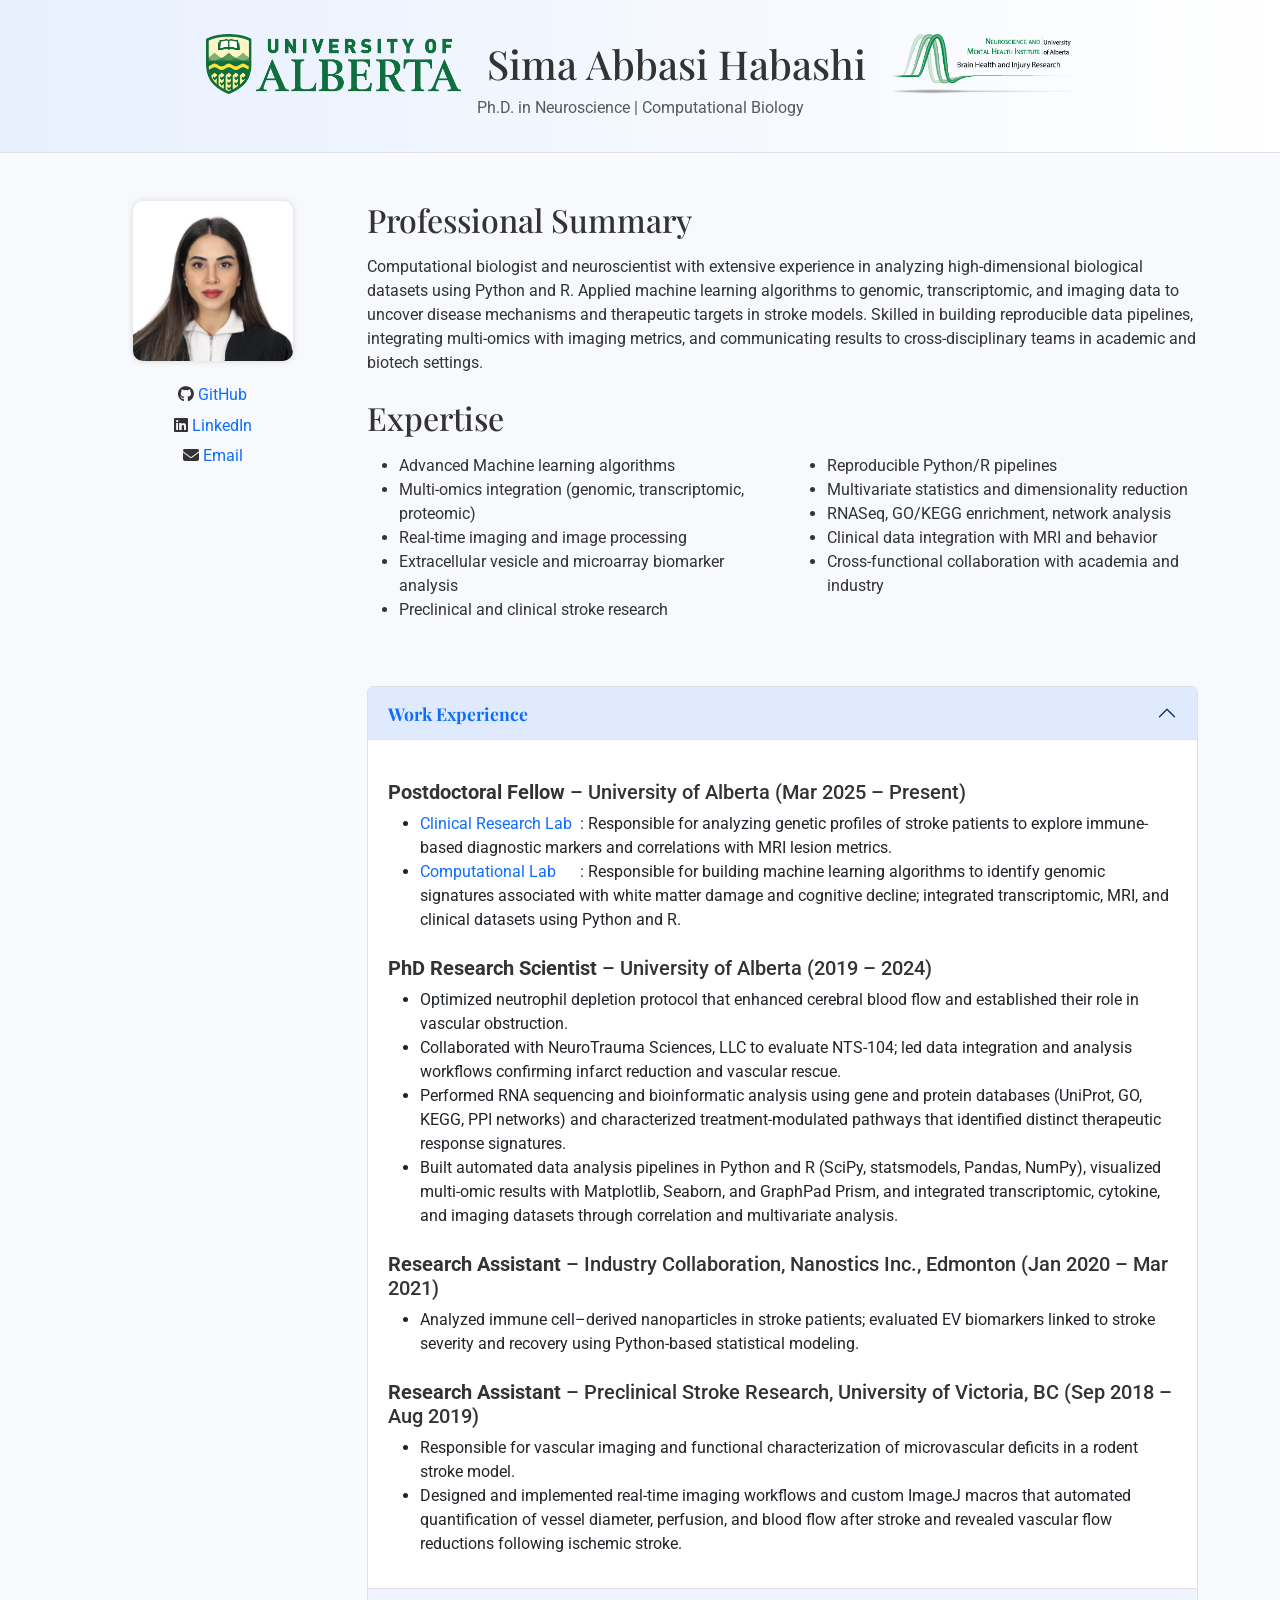
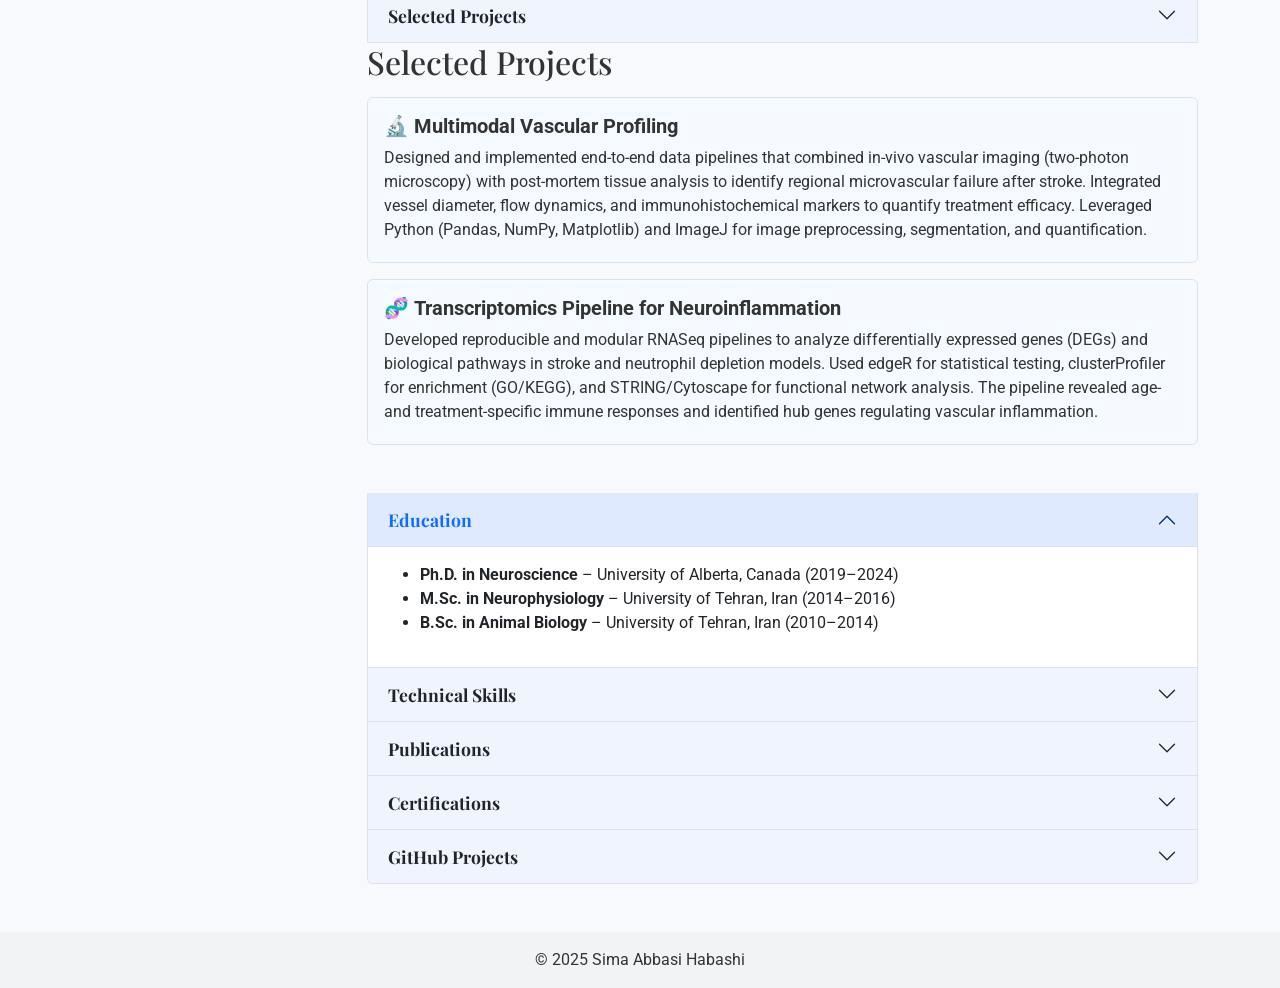
==== index.html @ b62ec8d9 "Update to modern Bootstrap layout" ====
<!doctype html>
<html lang="en">
<head>
  <meta charset="utf-8">
  <title>Sima Abbasi Habashi – CV</title>
  <meta name="viewport" content="width=device-width, initial-scale=1">

  <!-- Bootstrap CSS -->
  <link href="https://cdn.jsdelivr.net/npm/bootstrap@5.3.0/dist/css/bootstrap.min.css" rel="stylesheet">

  <!-- Google Fonts -->
  <link href="https://fonts.googleapis.com/css2?family=Roboto:wght@300;400;700&family=Playfair+Display:wght@400;700&display=swap" rel="stylesheet">

  <!-- Font Awesome -->
  <link rel="stylesheet" href="https://cdnjs.cloudflare.com/ajax/libs/font-awesome/6.5.0/css/all.min.css">

  <style>
    body {
      font-family: 'Roboto', sans-serif;
      background: #f7f9fc;
      color: #333;
    }
    h1, h2 {
      font-family: 'Playfair Display', serif;
    }
    .masthead {
      background: linear-gradient(90deg, #e8f0fe 0%, #ffffff 100%);
      padding: 2rem 0;
      text-align: center;
      border-bottom: 1px solid #dee2e6;
    }
    .masthead img {
      height: 60px;
      margin: 0 10px;
    }
    .sidebar img {
      width: 100%;
      max-width: 160px;
      border-radius: 10px;
      box-shadow: 0 0 6px rgba(0,0,0,0.15);
    }
    .sidebar .list-unstyled li {
      margin: 0.4rem 0;
    }
    footer {
      background: #f1f3f5;
      text-align: center;
      padding: 1rem;
      margin-top: 3rem;
    }
    .accordion-button {
      font-weight: bold;
      font-size: 1.1rem;
      background: #f0f4ff;
    }
    .accordion-button:not(.collapsed) {
      color: #0d6efd;
      background: #e0eaff;
    }
    a {
      color: #0d6efd;
      text-decoration: none;
    }
    a:hover {
      text-decoration: underline;
    }
    .highlight {
      font-weight: bold;
    }
    .sub-role {
        color: #0d6efd; /* Bootstrap primary blue */
        display: inline-block;
        min-width: 160px;
    }
    .accordion-body h5 {
        margin-top: 1.5rem;
        margin-bottom: 0.5rem;
        color: #333;
    }

  </style>
</head>
<body>
  <!-- Header -->
  <header class="masthead">
    <div class="container d-flex justify-content-center align-items-center flex-wrap">
      <a href="https://www.ualberta.ca"><img src="images/UofA.png" alt="University of Alberta"></a>
      <h1 class="mx-3 my-2">Sima Abbasi Habashi</h1>
      <a href="https://www.ualberta.ca/neuroscience-and-mental-health-institute"><img src="images/cropped_image_transparent_background.png" alt="NMHI"></a>
    </div>
    <p class="text-muted mb-0">Ph.D. in Neuroscience | Computational Biology</p>
  </header>

  <div class="container my-5">
    <div class="row g-4">
      <!-- Sidebar -->
      <aside class="col-md-3 text-center sidebar">
        <img src="images/Photo.jpeg" alt="Sima Abbasi" class="mb-3">
        <ul class="list-unstyled">
          <li><i class="fab fa-github me-1"></i><a href="https://github.com/sabbasii" target="_blank">GitHub</a></li>
          <li><i class="fab fa-linkedin me-1"></i><a href="https://linkedin.com/in/simaabbasi" target="_blank">LinkedIn</a></li>
          <li><i class="fas fa-envelope me-1"></i><a href="mailto:siimaabbasii@gmail.com" target="_blank">Email</a></li>
        </ul>
      </aside>


      <!-- Main Content -->
      <main class="col-md-9">
        <!-- Professional Summary -->
        <div class="mb-4">
          <h2 class="mb-3">Professional Summary</h2>
          <p>
            Computational biologist and neuroscientist with extensive experience in analyzing high-dimensional biological datasets using Python and R. Applied machine learning algorithms to genomic, transcriptomic, and imaging data to uncover disease mechanisms and therapeutic targets in stroke models. Skilled in building reproducible data pipelines, integrating multi-omics with imaging metrics, and communicating results to cross-disciplinary teams in academic and biotech settings.
          </p>
        </div>

        <div class="accordion" id="cvAccordion">

        <!-- Expertise -->
        <div class="mb-5">
          <h2 class="mb-3">Expertise</h2>
          <div class="row">
            <div class="col-md-6">
              <ul>
                <li>Advanced Machine learning algorithms</li>
                <li>Multi-omics integration (genomic, transcriptomic, proteomic)</li>
                <li>Real-time imaging and image processing</li>
                <li>Extracellular vesicle and microarray biomarker analysis</li>
                <li>Preclinical and clinical stroke research</li>
              </ul>
            </div>
            <div class="col-md-6">
              <ul>
                <li>Reproducible Python/R pipelines</li>
                <li>Multivariate statistics and dimensionality reduction</li>
                <li>RNASeq, GO/KEGG enrichment, network analysis</li>
                <li>Clinical data integration with MRI and behavior</li>
                <li>Cross-functional collaboration with academia and industry</li>
              </ul>
            </div>
          </div>
        </div>

        <div class="accordion" id="cvAccordion">
      

        <div class="accordion" id="cvAccordion">
          <!-- Work Experience -->
          <div class="accordion-item">
            <h2 class="accordion-header" id="expHeading">
              <button class="accordion-button" type="button" data-bs-toggle="collapse" data-bs-target="#expCollapse" aria-expanded="true" aria-controls="expCollapse">
                Work Experience
              </button>
            </h2>
            <div id="expCollapse" class="accordion-collapse collapse show" aria-labelledby="expHeading">
              <div class="accordion-body">
                <h5><strong>Postdoctoral Fellow</strong> – University of Alberta (Mar 2025 – Present)</h5> 
                <!-- <h5><i class="fas fa-flask text-secondary me-2"></i><strong>Postdoctoral Fellow</strong> – University of Alberta ...</h5>-->

                <ul>
                  <li><span class="sub-role">Clinical Research Lab</span>: Responsible for analyzing genetic profiles of stroke patients to explore immune-based diagnostic markers and correlations with MRI lesion metrics.</li>
                  <li><span class="sub-role">Computational Lab</span>: Responsible for building machine learning algorithms to identify genomic signatures associated with white matter damage and cognitive decline; integrated transcriptomic, MRI, and clinical datasets using Python and R.</li>
                </ul>
                <h5><strong>PhD Research Scientist</strong> – University of Alberta (2019 – 2024)</h5>
                <ul>
                  <li>Optimized neutrophil depletion protocol that enhanced cerebral blood flow and established their role in vascular obstruction.</li>
                  <li>Collaborated with NeuroTrauma Sciences, LLC to evaluate NTS-104; led data integration and analysis workflows confirming infarct reduction and vascular rescue.</li>
                  <li>Performed RNA sequencing and bioinformatic analysis using gene and protein databases (UniProt, GO, KEGG, PPI networks) and characterized treatment-modulated pathways that identified distinct therapeutic response signatures.</li>
                  <li>Built automated data analysis pipelines in Python and R (SciPy, statsmodels, Pandas, NumPy), visualized multi-omic results with Matplotlib, Seaborn, and GraphPad Prism, and integrated transcriptomic, cytokine, and imaging datasets through correlation and multivariate analysis.</li>
                </ul>
                <h5><strong>Research Assistant</strong> – Industry Collaboration, Nanostics Inc., Edmonton (Jan 2020 – Mar 2021)</h5>
                <ul>
                  <li>Analyzed immune cell–derived nanoparticles in stroke patients; evaluated EV biomarkers linked to stroke severity and recovery using Python-based statistical modeling.</li>
                </ul>
                <h5><strong>Research Assistant</strong> – Preclinical Stroke Research, University of Victoria, BC (Sep 2018 – Aug 2019)</h5>
                <ul>
                  <li>Responsible for vascular imaging and functional characterization of microvascular deficits in a rodent stroke model.</li>
                  <li>Designed and implemented real-time imaging workflows and custom ImageJ macros that automated quantification of vessel diameter, perfusion, and blood flow after stroke and revealed vascular flow reductions following ischemic stroke.</li>
                </ul>
              </div>
            </div>
          </div>

          <!-- Projects -->
          <div class="accordion-item">
            <h2 class="accordion-header" id="projHeading">
              <button class="accordion-button collapsed" type="button" data-bs-toggle="collapse" data-bs-target="#projCollapse" aria-expanded="false" aria-controls="projCollapse">
                Selected Projects
              </button>
            </h2>
            <div id="projCollapse" class="accordion-collapse collapse" aria-labelledby="projHeading">
              <div class="accordion-body">
                <ul>
                  <li><strong>Multimodal Vascular Profiling:</strong> Designed data pipelines to merge in-vivo imaging with post-mortem tissue features to understand microvascular failure and treatment effects.</li>
                  <li><span class="sub-role">Multimodal Vascular Profiling:</span> Designed data pipelines to merge in-vivo imaging with post-mortem tissue features to understand microvascular failure and treatment effects.</li>
                  <li><strong>Transcriptomics Pipeline:</strong> Built reproducible RNASeq workflows for DEG, enrichment (GO/KEGG), and gene set clustering using edgeR, clusterProfiler, and STRING/Cytoscape.</li>
                </ul>
              </div>
            </div>
          </div>
          
          <!-- Projects -->
            <div class="mb-5">
            <h2 class="mb-3">Selected Projects</h2>
            <div class="p-3 mb-3 border rounded" style="background-color: #f4faff;">
                <h5 class="mb-2">🔬 <strong>Multimodal Vascular Profiling</strong></h5>
                <p class="mb-1">
                Designed and implemented end-to-end data pipelines that combined in-vivo vascular imaging (two-photon microscopy) with post-mortem tissue analysis to identify regional microvascular failure after stroke. Integrated vessel diameter, flow dynamics, and immunohistochemical markers to quantify treatment efficacy. Leveraged Python (Pandas, NumPy, Matplotlib) and ImageJ for image preprocessing, segmentation, and quantification.
                </p>
            </div>
            <div class="p-3 mb-3 border rounded" style="background-color: #f4faff;">
                <h5 class="mb-2">🧬 <strong>Transcriptomics Pipeline for Neuroinflammation</strong></h5>
                <p class="mb-1">
                Developed reproducible and modular RNASeq pipelines to analyze differentially expressed genes (DEGs) and biological pathways in stroke and neutrophil depletion models. Used edgeR for statistical testing, clusterProfiler for enrichment (GO/KEGG), and STRING/Cytoscape for functional network analysis. The pipeline revealed age- and treatment-specific immune responses and identified hub genes regulating vascular inflammation.
                </p>
            </div>
            </div>




          <!-- Education -->
          <div class="accordion-item">
            <h2 class="accordion-header" id="eduHeading">
              <button class="accordion-button" type="button" data-bs-toggle="collapse" data-bs-target="#eduCollapse" aria-expanded="true" aria-controls="eduCollapse">
                Education
              </button>
            </h2>
            <div id="eduCollapse" class="accordion-collapse collapse show" aria-labelledby="eduHeading">
              <div class="accordion-body">
                <ul>
                  <li><strong>Ph.D. in Neuroscience</strong> – University of Alberta, Canada (2019–2024)</li>
                  <li><strong>M.Sc. in Neurophysiology</strong> – University of Tehran, Iran (2014–2016)</li>
                  <li><strong>B.Sc. in Animal Biology</strong> – University of Tehran, Iran (2010–2014)</li>
                </ul>
              </div>
            </div>
          </div>


          <!-- Skills -->
          <div class="accordion-item">
            <h2 class="accordion-header" id="skillsHeading">
              <button class="accordion-button collapsed" type="button" data-bs-toggle="collapse" data-bs-target="#skillsCollapse" aria-expanded="false" aria-controls="skillsCollapse">
                Technical Skills
              </button>
            </h2>
            <div id="skillsCollapse" class="accordion-collapse collapse" aria-labelledby="skillsHeading">
              <div class="accordion-body">
                <ul>
                  <li><strong>Programming:</strong> Python, R, Shell, SQL</li>
                  <li><strong>Data Analysis:</strong> Machine learning (classification, regression, clustering), multivariate modeling, image processing, high-dimensional visualization</li>
                  <li><strong>Tools:</strong> Pandas, NumPy, Matplotlib, Scikit-learn, Seaborn, TensorFlow, Keras, edgeR, clusterProfiler, Cytoscape, SPSS, STATA</li>
                  <li><strong>Biological Analysis:</strong> Transcriptomics (RNASeq), Cytokine profiling (Luminex), Flow cytometry, High-res 2-photon imaging</li>
                  <li><strong>Collaboration:</strong> Cross-functional teamwork with wet labs, statisticians, and biotech partners</li>
                </ul>
              </div>
            </div>
          </div>

          <!-- Publications -->
          <div class="accordion-item">
            <h2 class="accordion-header" id="pubsHeading">
              <button class="accordion-button collapsed" type="button" data-bs-toggle="collapse" data-bs-target="#pubsCollapse" aria-expanded="false" aria-controls="pubsCollapse">
                Publications
              </button>
            </h2>
            <div id="pubsCollapse" class="accordion-collapse collapse" aria-labelledby="pubsHeading">
              <div class="accordion-body">
                <ul>
                  <li>Abbasi S, Jickling G, Winship IR. Integrative multivariate analysis of imaging and transcriptomic data reveals mechanisms of vascular dysfunction after ischemic stroke. <em>Manuscript in preparation</em>.</li>
                  <li>Abbasi S, Ma Y, Clarke M, Jickling G, Winship IR. Imaging cerebrovascular hemodynamics and transcriptomics in mouse models of ischemic stroke: Illuminating the role of neutrophils in futile recanalization. <em>Under review</em>.</li>
                  <li>Abbasi S, Ma Y, Clarke M, Jickling G, Winship IR. Modulatory effects of Ibudilast on neutrophil activation and futile recanalization in a mouse model of ischemic stroke. <em>Under review</em>.</li>
                  <li><a href="https://www.ncbi.nlm.nih.gov/pmc/articles/PMC8695500/" target="_blank">Abbasi S et al. Immune modulation as a key mechanism for remote ischemic conditioning after stroke. <em>Frontiers in Neurology</em>, 2021.</a></li>
                  <li><a href="https://pubmed.ncbi.nlm.nih.gov/32937186/" target="_blank">Abbasi S et al. Morphine improved stress-induced amnesia through the endocannabinoid system. <em>Brain Research Bulletin</em>, 2020.</a></li>
                </ul>
              </div>
            </div>
          </div> 

          <!-- Certifications -->
          <div class="accordion-item">
            <h2 class="accordion-header" id="certsHeading">
              <button class="accordion-button collapsed" type="button" data-bs-toggle="collapse" data-bs-target="#certsCollapse" aria-expanded="false" aria-controls="certsCollapse">
                Certifications
              </button>
            </h2>
            <div id="certsCollapse" class="accordion-collapse collapse" aria-labelledby="certsHeading">
              <div class="accordion-body">
                <ul>
                  <li>Supervised Machine Learning – DeepLearning.AI (Coursera)</li>
                  <li>Neural Networks and Deep Learning – DeepLearning.AI (Coursera)</li>
                  <li>Data Science and Machine Learning – OmicsLogic, Pine Biotech</li>
                  <li>Computational Neuroscience – University of Lethbridge</li>
                  <li>Advanced SQL – DataCamp</li>
                  <li>Grant Writing for Health Sciences – University of Alberta</li>
                </ul>
              </div>
            </div>
          </div>

          <!-- GitHub Projects -->
          <div class="accordion-item">
            <h2 class="accordion-header" id="projectsHeading">
              <button class="accordion-button collapsed" type="button" data-bs-toggle="collapse" data-bs-target="#projectsCollapse" aria-expanded="false" aria-controls="projectsCollapse">
                GitHub Projects
              </button>
            </h2>
            <div id="projectsCollapse" class="accordion-collapse collapse" aria-labelledby="projectsHeading">
              <div class="accordion-body">
                <ul>
                  <li><a href="https://github.com/sabbasii/stroke-neutrophil-analysis">Stroke-Neutrophil Transcriptomics Pipeline</a>: Differential gene expression and pathway analysis in neutrophil-depleted stroke models</li>
                  <li><a href="https://github.com/sabbasii/vascular-2P-analysis">Vascular 2P Analysis</a>: Python tools for quantifying vascular diameter and flow from 2-photon imaging</li>
                  <li><a href="https://github.com/sabbasii/luminex-blood-factors">Cytokine & Blood Factor Analysis</a>: Automated pipelines for analyzing Luminex data in stroke studies</li>
                </ul>
              </div>
            </div>
          </div>

        </div>
      </main>
    </div>
  </div>

  <!-- Footer -->
  <footer>
    <p class="mb-0">&copy; 2025 Sima Abbasi Habashi</p>
  </footer>

  <!-- Bootstrap JS -->
  <script src="https://cdn.jsdelivr.net/npm/bootstrap@5.3.0/dist/js/bootstrap.bundle.min.js"></script>
</body>
</html>
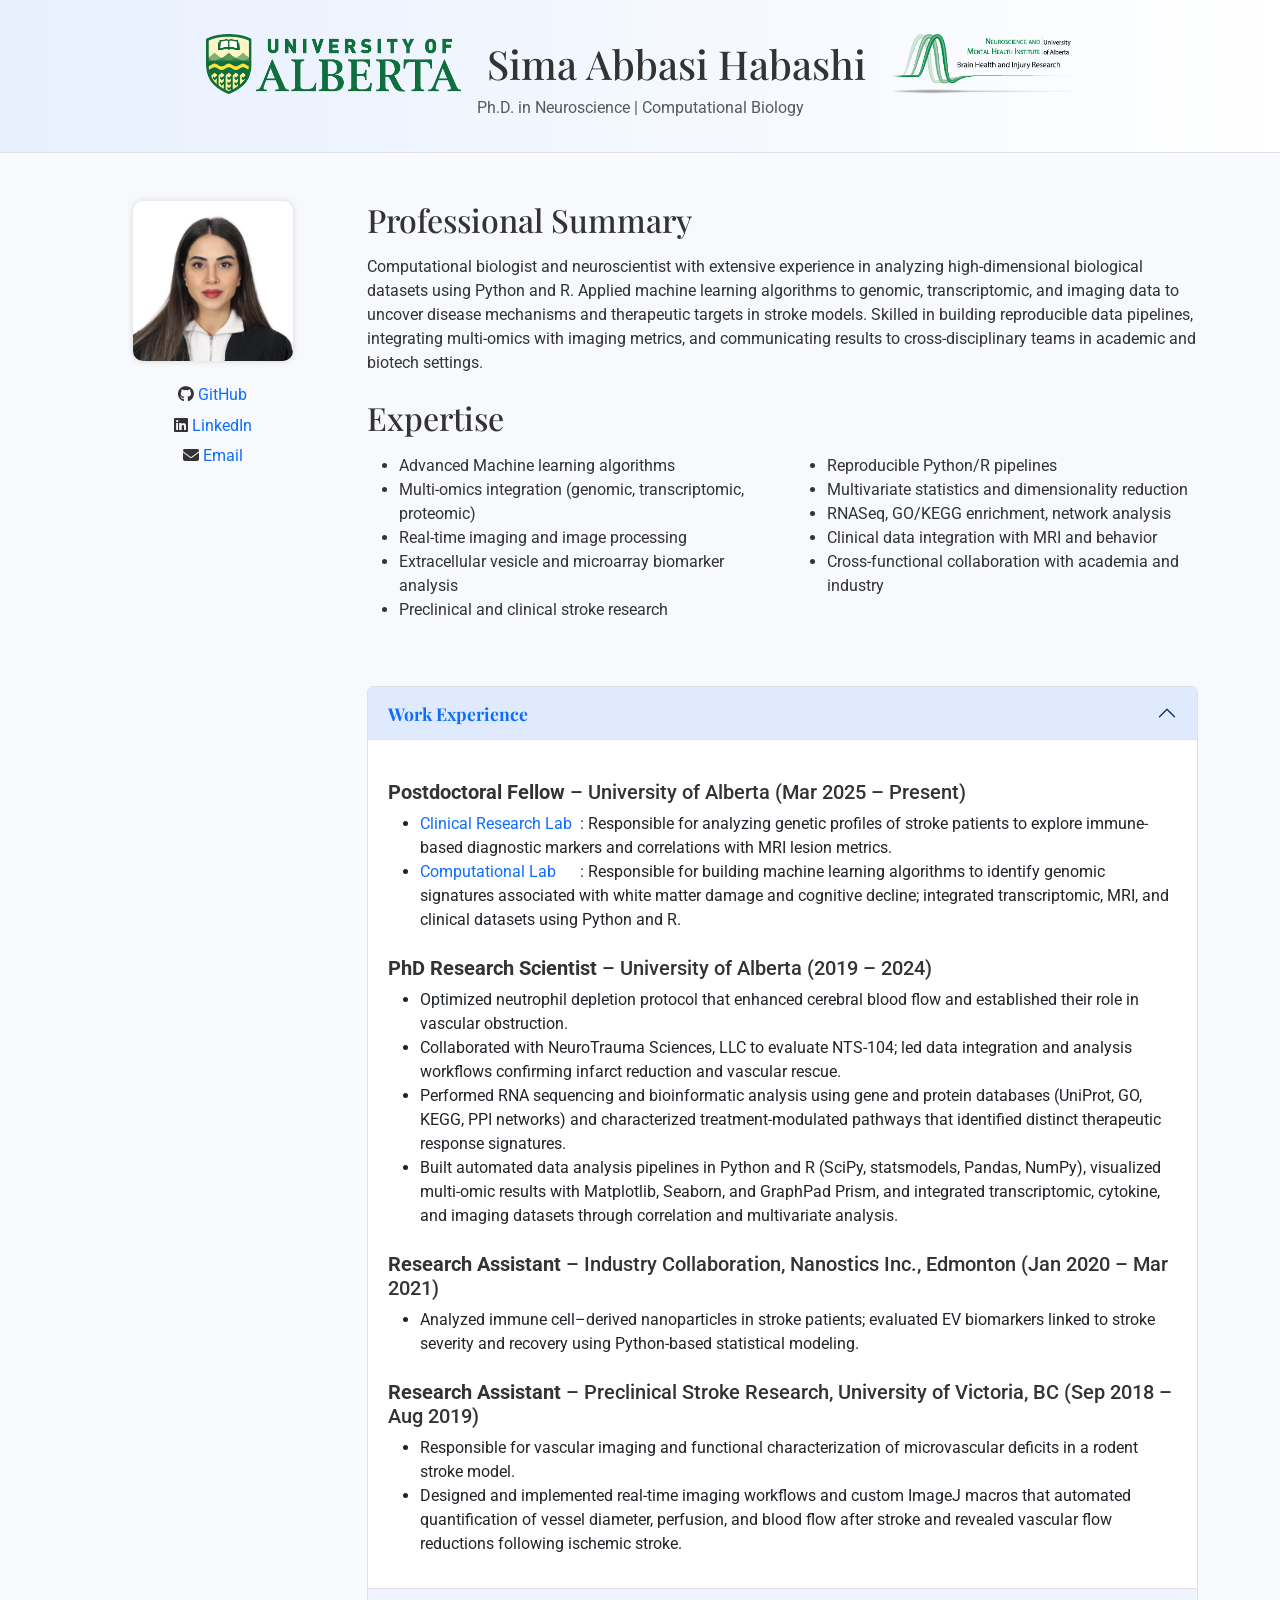
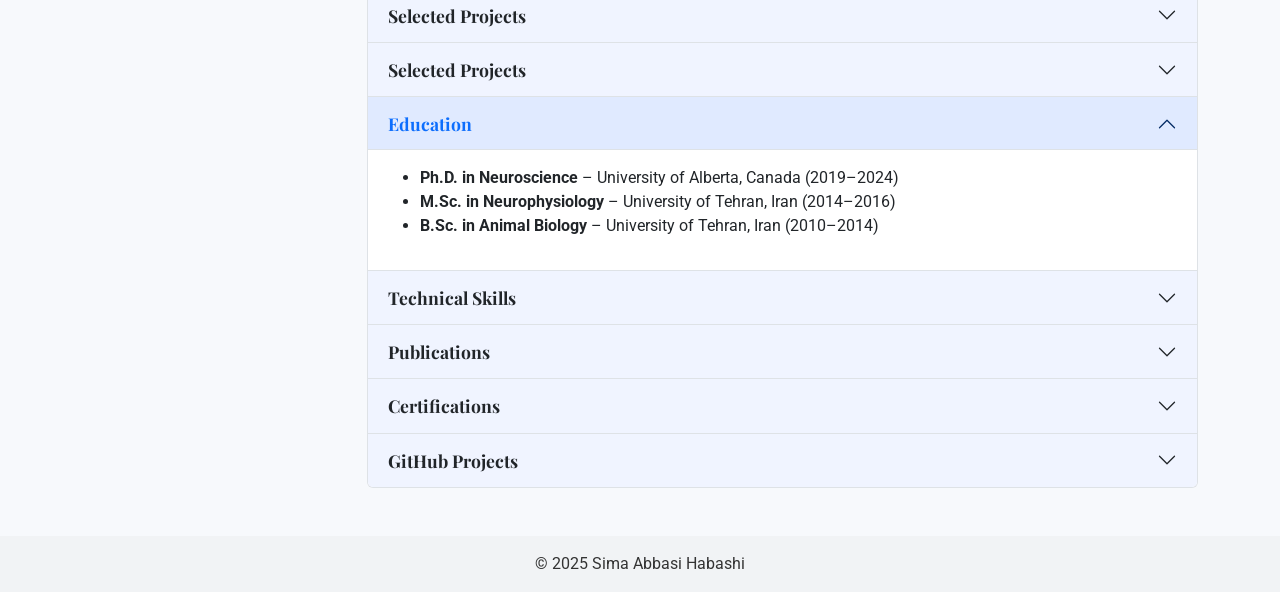
==== commit 0cdb81d3: "Update to modern Bootstrap layout" ====
--- a/index.html
+++ b/index.html
@@ -200,22 +200,29 @@
           </div>
           
           <!-- Projects -->
-            <div class="mb-5">
-            <h2 class="mb-3">Selected Projects</h2>
-            <div class="p-3 mb-3 border rounded" style="background-color: #f4faff;">
-                <h5 class="mb-2">🔬 <strong>Multimodal Vascular Profiling</strong></h5>
-                <p class="mb-1">
-                Designed and implemented end-to-end data pipelines that combined in-vivo vascular imaging (two-photon microscopy) with post-mortem tissue analysis to identify regional microvascular failure after stroke. Integrated vessel diameter, flow dynamics, and immunohistochemical markers to quantify treatment efficacy. Leveraged Python (Pandas, NumPy, Matplotlib) and ImageJ for image preprocessing, segmentation, and quantification.
-                </p>
-            </div>
-            <div class="p-3 mb-3 border rounded" style="background-color: #f4faff;">
-                <h5 class="mb-2">🧬 <strong>Transcriptomics Pipeline for Neuroinflammation</strong></h5>
-                <p class="mb-1">
-                Developed reproducible and modular RNASeq pipelines to analyze differentially expressed genes (DEGs) and biological pathways in stroke and neutrophil depletion models. Used edgeR for statistical testing, clusterProfiler for enrichment (GO/KEGG), and STRING/Cytoscape for functional network analysis. The pipeline revealed age- and treatment-specific immune responses and identified hub genes regulating vascular inflammation.
-                </p>
-            </div>
-            </div>
-
+            <div class="accordion-item">
+            <h2 class="accordion-header" id="projectsHeading">
+                <button class="accordion-button collapsed" type="button" data-bs-toggle="collapse" data-bs-target="#projectsCollapse" aria-expanded="false" aria-controls="projectsCollapse">
+                Selected Projects
+                </button>
+            </h2>
+            <div id="projectsCollapse" class="accordion-collapse collapse" aria-labelledby="projectsHeading">
+                <div class="accordion-body">
+                <div class="p-3 mb-3 border rounded" style="background-color: #f4faff;">
+                    <h5 class="mb-2">🔬 <strong>Multimodal Vascular Profiling</strong></h5>
+                    <p class="mb-1">
+                    Designed and implemented end-to-end data pipelines that combined in-vivo vascular imaging (two-photon microscopy) with post-mortem tissue analysis to identify regional microvascular failure after stroke. Integrated vessel diameter, flow dynamics, and immunohistochemical markers to quantify treatment efficacy. Leveraged Python (Pandas, NumPy, Matplotlib) and ImageJ for image preprocessing, segmentation, and quantification.
+                    </p>
+                </div>
+                <div class="p-3 mb-3 border rounded" style="background-color: #f4faff;">
+                    <h5 class="mb-2">🧬 <strong>Transcriptomics Pipeline for Neuroinflammation</strong></h5>
+                    <p class="mb-1">
+                    Developed reproducible and modular RNASeq pipelines to analyze differentially expressed genes (DEGs) and biological pathways in stroke and neutrophil depletion models. Used edgeR for statistical testing, clusterProfiler for enrichment (GO/KEGG), and STRING/Cytoscape for functional network analysis. The pipeline revealed age- and treatment-specific immune responses and identified hub genes regulating vascular inflammation.
+                    </p>
+                </div>
+                </div>
+            </div>
+            </div>
 
 
 
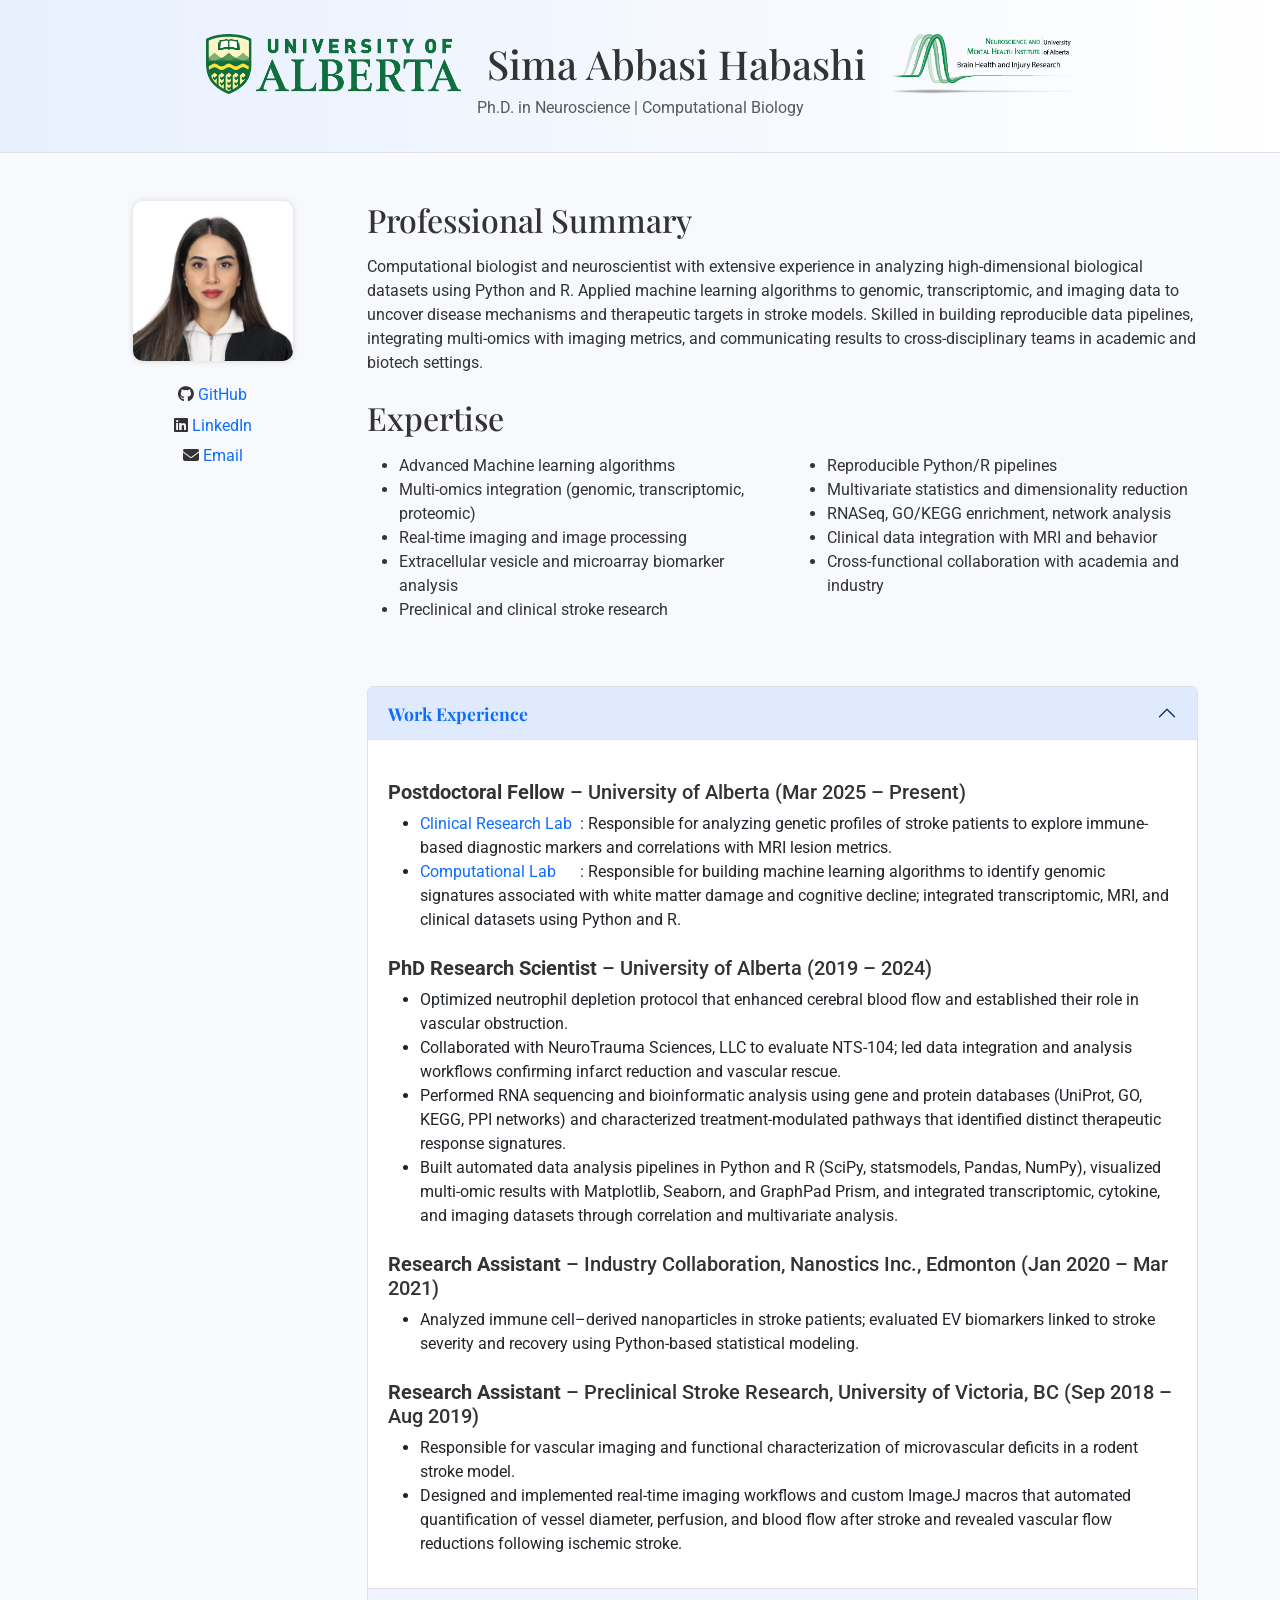
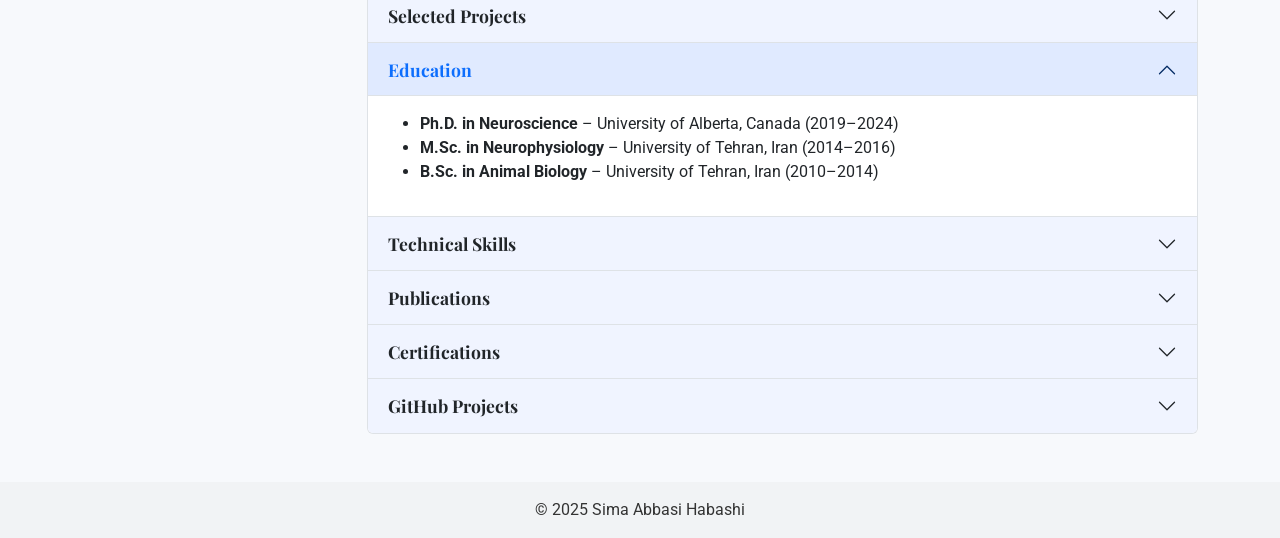
==== commit 24f71d8e: "Update to modern Bootstrap layout" ====
--- a/index.html
+++ b/index.html
@@ -176,24 +176,6 @@
                 <ul>
                   <li>Responsible for vascular imaging and functional characterization of microvascular deficits in a rodent stroke model.</li>
                   <li>Designed and implemented real-time imaging workflows and custom ImageJ macros that automated quantification of vessel diameter, perfusion, and blood flow after stroke and revealed vascular flow reductions following ischemic stroke.</li>
-                </ul>
-              </div>
-            </div>
-          </div>
-
-          <!-- Projects -->
-          <div class="accordion-item">
-            <h2 class="accordion-header" id="projHeading">
-              <button class="accordion-button collapsed" type="button" data-bs-toggle="collapse" data-bs-target="#projCollapse" aria-expanded="false" aria-controls="projCollapse">
-                Selected Projects
-              </button>
-            </h2>
-            <div id="projCollapse" class="accordion-collapse collapse" aria-labelledby="projHeading">
-              <div class="accordion-body">
-                <ul>
-                  <li><strong>Multimodal Vascular Profiling:</strong> Designed data pipelines to merge in-vivo imaging with post-mortem tissue features to understand microvascular failure and treatment effects.</li>
-                  <li><span class="sub-role">Multimodal Vascular Profiling:</span> Designed data pipelines to merge in-vivo imaging with post-mortem tissue features to understand microvascular failure and treatment effects.</li>
-                  <li><strong>Transcriptomics Pipeline:</strong> Built reproducible RNASeq workflows for DEG, enrichment (GO/KEGG), and gene set clustering using edgeR, clusterProfiler, and STRING/Cytoscape.</li>
                 </ul>
               </div>
             </div>
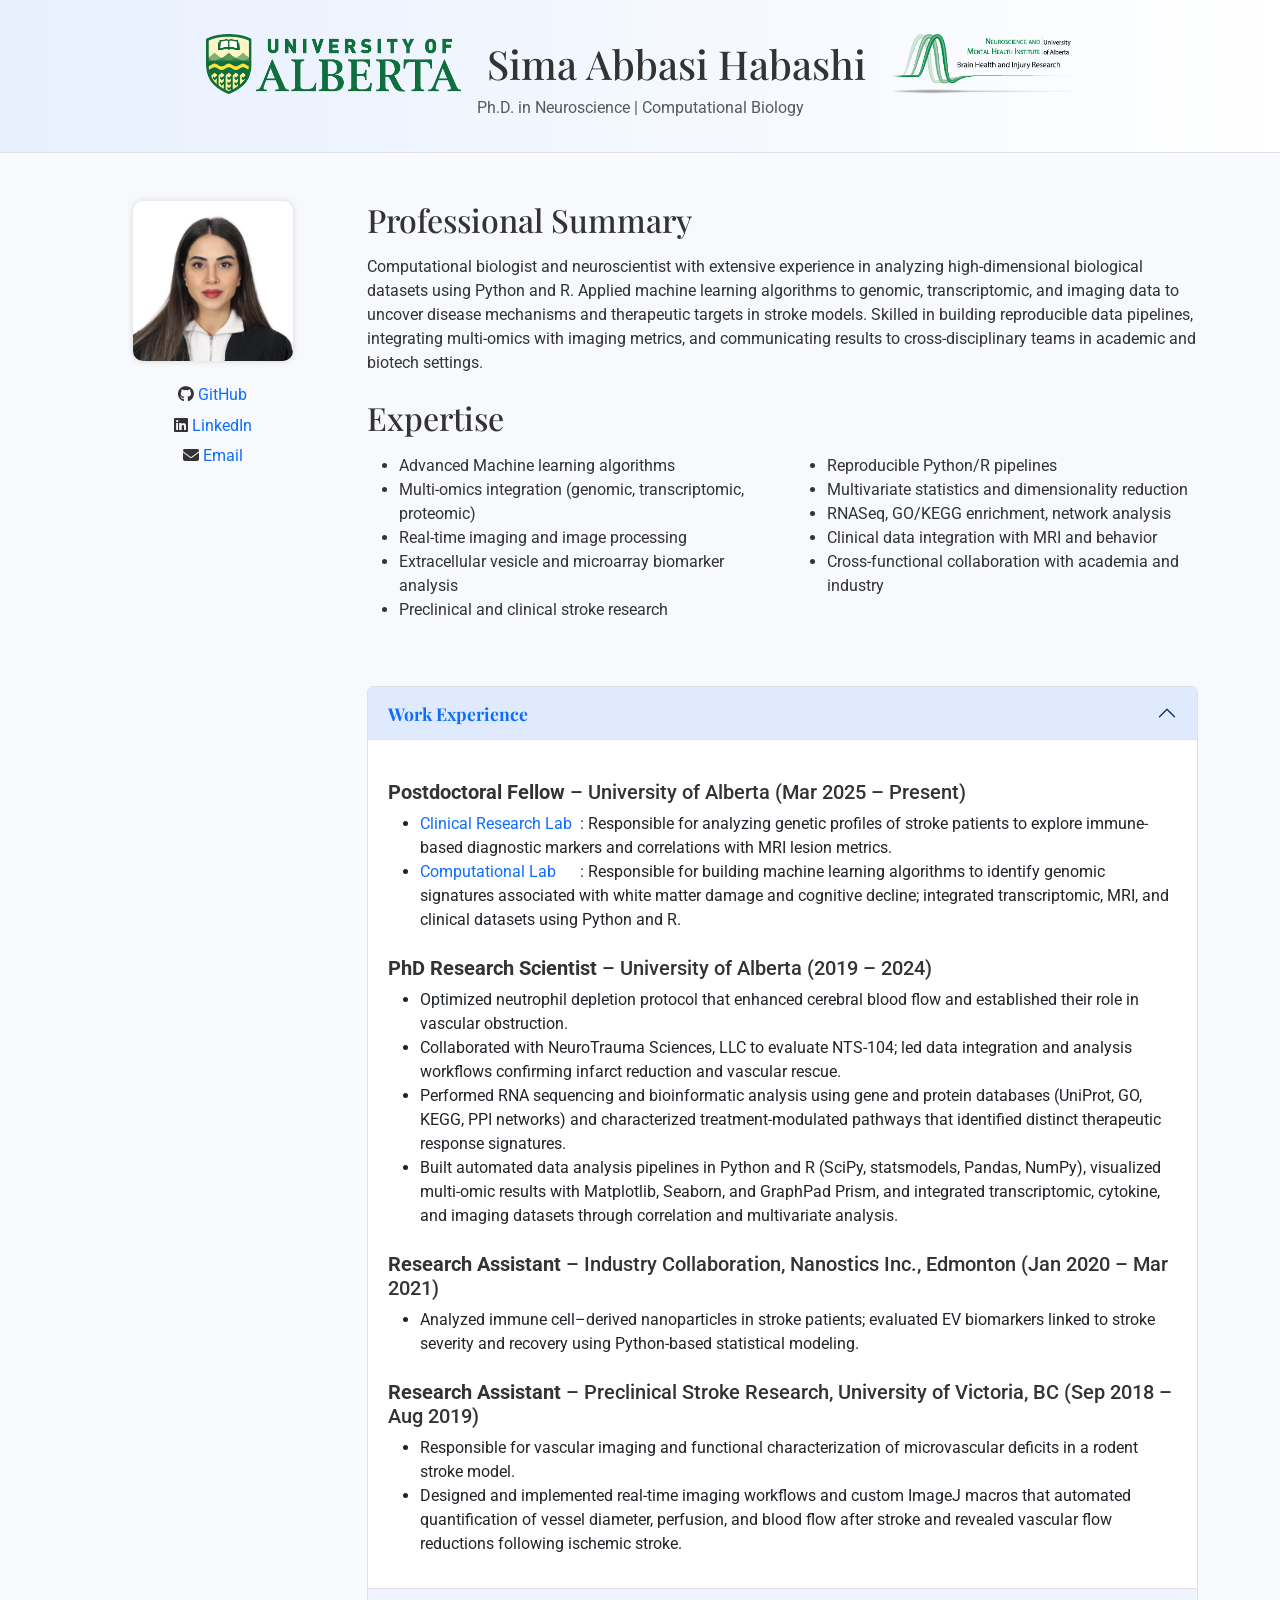
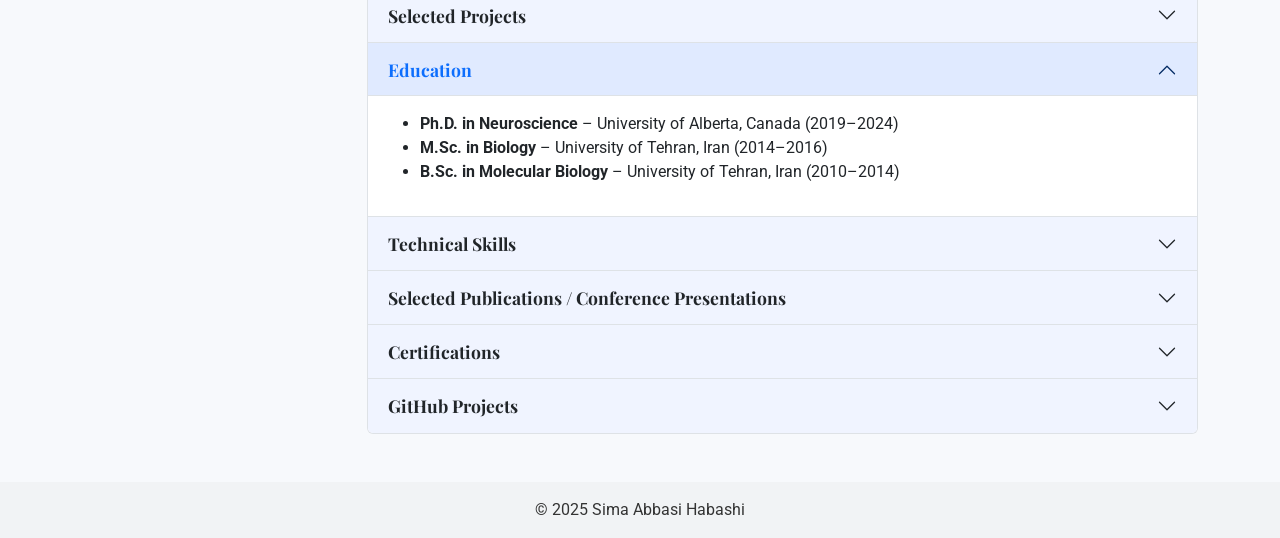
==== commit 7f75729b: "Update the publication section" ====
--- a/index.html
+++ b/index.html
@@ -219,8 +219,8 @@
               <div class="accordion-body">
                 <ul>
                   <li><strong>Ph.D. in Neuroscience</strong> – University of Alberta, Canada (2019–2024)</li>
-                  <li><strong>M.Sc. in Neurophysiology</strong> – University of Tehran, Iran (2014–2016)</li>
-                  <li><strong>B.Sc. in Animal Biology</strong> – University of Tehran, Iran (2010–2014)</li>
+                  <li><strong>M.Sc. in Biology</strong> – University of Tehran, Iran (2014–2016)</li>
+                  <li><strong>B.Sc. in Molecular Biology</strong> – University of Tehran, Iran (2010–2014)</li>
                 </ul>
               </div>
             </div>
@@ -251,17 +251,24 @@
           <div class="accordion-item">
             <h2 class="accordion-header" id="pubsHeading">
               <button class="accordion-button collapsed" type="button" data-bs-toggle="collapse" data-bs-target="#pubsCollapse" aria-expanded="false" aria-controls="pubsCollapse">
-                Publications
+                Selected Publications / Conference Presentations
               </button>
             </h2>
             <div id="pubsCollapse" class="accordion-collapse collapse" aria-labelledby="pubsHeading">
               <div class="accordion-body">
                 <ul>
-                  <li>Abbasi S, Jickling G, Winship IR. Integrative multivariate analysis of imaging and transcriptomic data reveals mechanisms of vascular dysfunction after ischemic stroke. <em>Manuscript in preparation</em>.</li>
-                  <li>Abbasi S, Ma Y, Clarke M, Jickling G, Winship IR. Imaging cerebrovascular hemodynamics and transcriptomics in mouse models of ischemic stroke: Illuminating the role of neutrophils in futile recanalization. <em>Under review</em>.</li>
-                  <li>Abbasi S, Ma Y, Clarke M, Jickling G, Winship IR. Modulatory effects of Ibudilast on neutrophil activation and futile recanalization in a mouse model of ischemic stroke. <em>Under review</em>.</li>
+                  <li>Abbasi-Habashi S, Clarke M, Jickling GC, Winship IR. Modeling the impact of PDE genetic variants on neurovascular and immune signaling using integrated omics data. <em>Manuscript in preparation</em>.</li>
+                  <li>Real MGC, Abbasi S, Jickling GC. Senescence gene expression is associated with outcome in patients with ischemic stroke. <em>Neurology (Under review)</em>.</li>
+                  <li>Abbasi-Habashi S, Clarke M, Ma Y, Real MG, Siegers GM, Jickling GC, Winship IR. Integrative imaging and transcriptomics implicate neutrophils in microvascular no-reflow after stroke. <em>Journal of Neuroinflammation</em>, 2026.</li>
+                  <li>Abbasi-Habashi S, Ma Y, Jickling GC, Winship IR. Immune modulatory and vascular protective effects of Ibudilast in post-stroke inflammation. <em>Biomedicine &amp; Pharmacotherapy</em>, 2025.</li>
                   <li><a href="https://www.ncbi.nlm.nih.gov/pmc/articles/PMC8695500/" target="_blank">Abbasi S et al. Immune modulation as a key mechanism for remote ischemic conditioning after stroke. <em>Frontiers in Neurology</em>, 2021.</a></li>
                   <li><a href="https://pubmed.ncbi.nlm.nih.gov/32937186/" target="_blank">Abbasi S et al. Morphine improved stress-induced amnesia through the endocannabinoid system. <em>Brain Research Bulletin</em>, 2020.</a></li>
+                  <li>Abbasi S et al. Futile Recanalization in Ischemic Stroke: Insights, Mechanisms, and Therapeutic Strategies. <em>Society for Neuroscience (SfN), Chicago, USA, 2024. Abstract, Refereed</em>.</li>
+                  <li>Abbasi S, Ma Y, Jickling GC, Winship IR. Role of neutrophil-induced collateral and microcirculatory failure in futile recanalization in a mouse model of ischemic stroke. <em>Canadian Neuroscience Meeting (CAN-ACN), Montreal, Canada, 2023. Poster, Refereed</em>.</li>
+                  <li>Abbasi S, Bui A, Ma Y, Jickling GC, Winship IR. Understanding the mechanisms of futile recanalization after stroke treatment. <em>Canadian Neuroscience Meeting (CAN-ACN), Toronto, Canada, 2022. Poster, Refereed</em>.</li>
+                  <li>Abbasi S et al. Measuring capillary cerebral blood volume and its correlation with collateral circulation during and after ischemic stroke. <em>Canadian Neuroscience Meeting (CAN-ACN), Montreal, Canada, 2021. Abstract, Refereed</em>.</li>
+                  <li>Abbasi-Habashi S. Ibudilast’s protective role in collateral failure and neutrophil-mediated microvascular obstruction after ischemic stroke. <em>Canadian Stroke Congress – CanStroke Recovery Trials, 2025. Invited Talk</em>.</li>
+                  <li>Abbasi-Habashi S. Activation of ventral hippocampal cannabinoid receptors potentiates morphine effects on stress-induced memory impairment. <em>FENS Forum of Neuroscience, Copenhagen, Denmark, 2016. Invited Talk</em>.</li>                 
                 </ul>
               </div>
             </div>
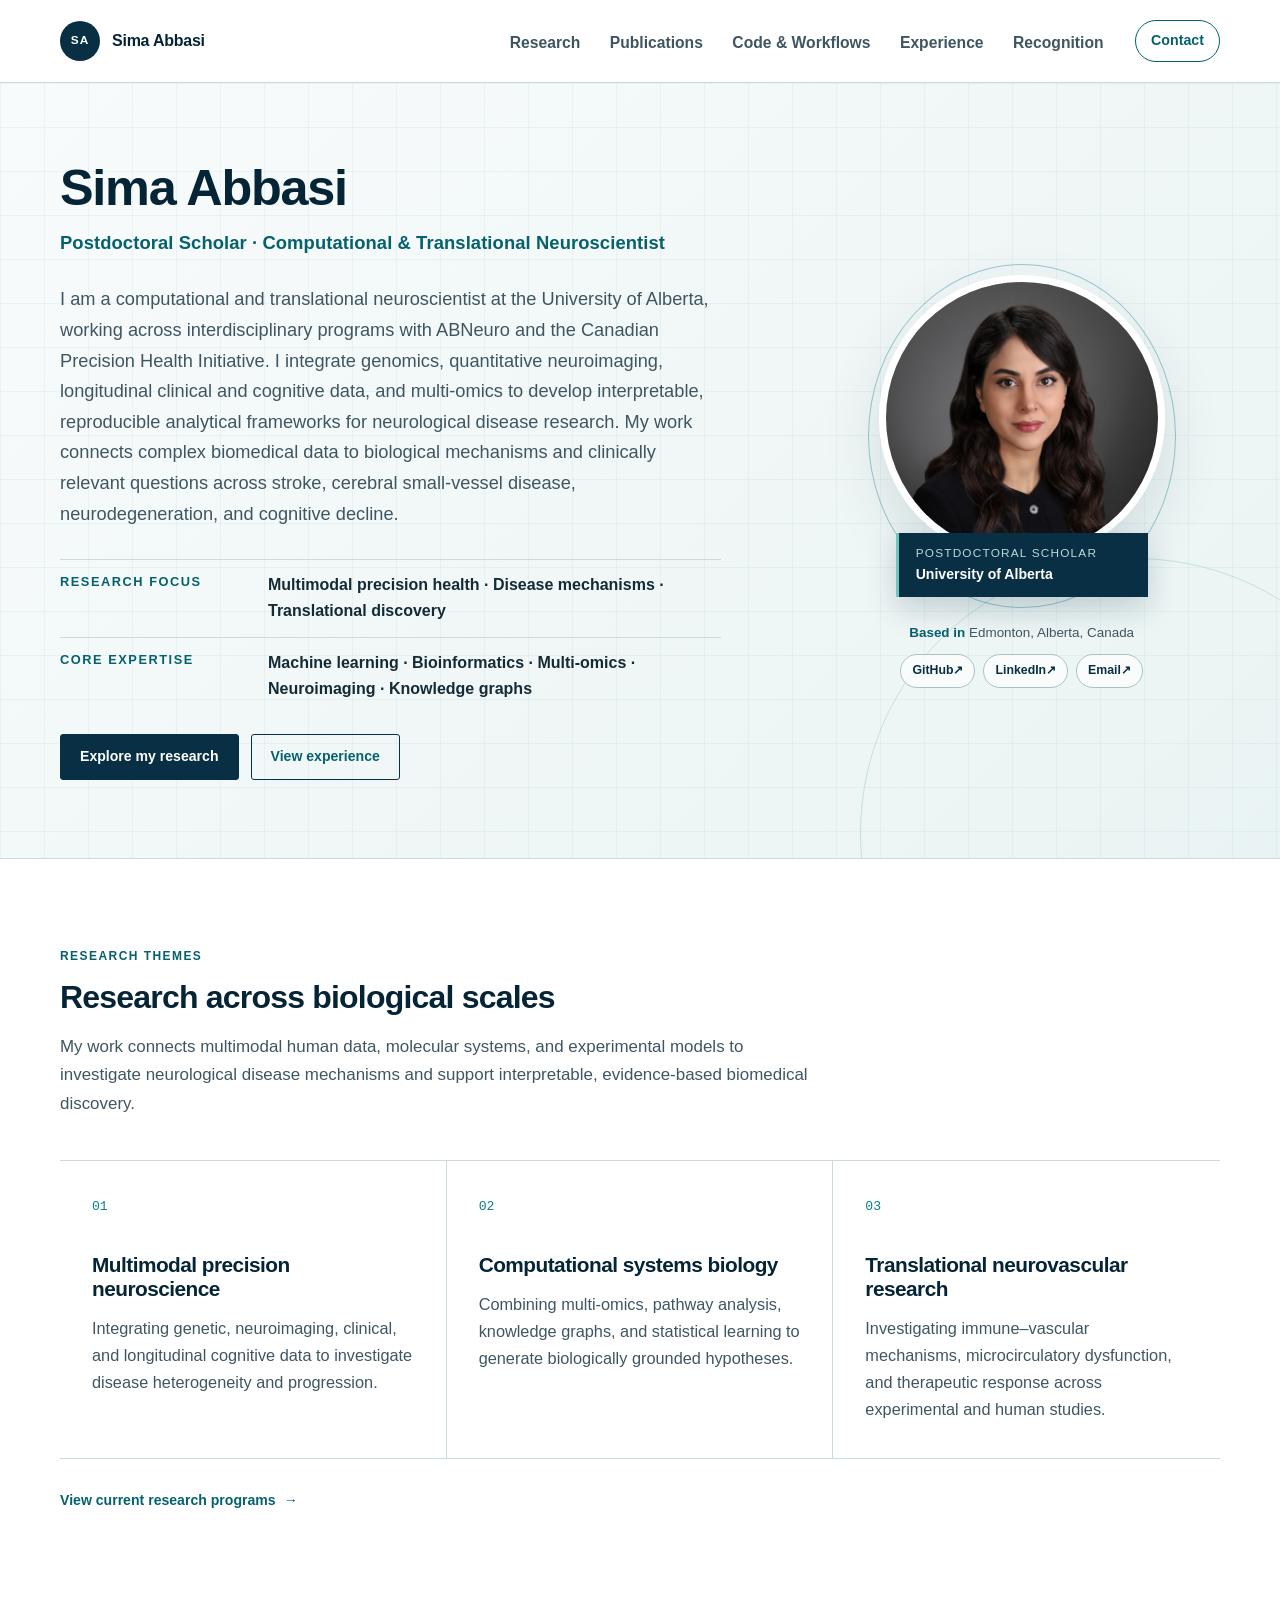
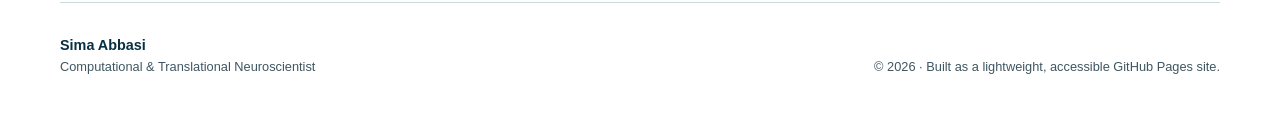
==== commit 35cd82ed: "Redesign professional portfolio website" ====
--- a/index.html
+++ b/index.html
@@ -2,328 +2,175 @@
 <html lang="en">
 <head>
   <meta charset="utf-8">
-  <title>Sima Abbasi Habashi – CV</title>
   <meta name="viewport" content="width=device-width, initial-scale=1">
-
-  <!-- Bootstrap CSS -->
-  <link href="https://cdn.jsdelivr.net/npm/bootstrap@5.3.0/dist/css/bootstrap.min.css" rel="stylesheet">
-
-  <!-- Google Fonts -->
-  <link href="https://fonts.googleapis.com/css2?family=Roboto:wght@300;400;700&family=Playfair+Display:wght@400;700&display=swap" rel="stylesheet">
-
-  <!-- Font Awesome -->
-  <link rel="stylesheet" href="https://cdnjs.cloudflare.com/ajax/libs/font-awesome/6.5.0/css/all.min.css">
-
-  <style>
-    body {
-      font-family: 'Roboto', sans-serif;
-      background: #f7f9fc;
-      color: #333;
+  <title>Sima Abbasi | Computational &amp; Translational Neuroscientist</title>
+  <meta name="description" content="Sima Abbasi is a computational and translational neuroscientist integrating multimodal biomedical data, experimental models, and reproducible computational methods.">
+  <meta name="author" content="Sima Abbasi">
+  <meta name="theme-color" content="#0b4f6c">
+  <meta property="og:type" content="website">
+  <meta property="og:title" content="Sima Abbasi | Computational &amp; Translational Neuroscientist">
+  <meta property="og:description" content="Computational and translational neuroscience integrating multimodal biomedical data.">
+  <meta property="og:url" content="https://sabbasii.github.io/">
+  <meta property="og:image" content="https://sabbasii.github.io/images/sima-abbasi-habashi.jpg">
+  <meta property="og:image:alt" content="Portrait of Sima Abbasi">
+  <meta name="twitter:card" content="summary_large_image">
+  <link rel="canonical" href="https://sabbasii.github.io/">
+  <link rel="icon" href="favicon.svg" type="image/svg+xml">
+  <link rel="stylesheet" href="style.css?v=20260731-9">
+  <script type="application/ld+json">
+    {
+      "@context": "https://schema.org",
+      "@type": "Person",
+      "name": "Sima Abbasi",
+      "url": "https://sabbasii.github.io/",
+      "image": "https://sabbasii.github.io/images/sima-abbasi-habashi.jpg",
+      "jobTitle": "Postdoctoral Scholar",
+      "affiliation": {
+        "@type": "Organization",
+        "name": "University of Alberta"
+      },
+      "alumniOf": [
+        {
+          "@type": "CollegeOrUniversity",
+          "name": "University of Alberta"
+        },
+        {
+          "@type": "CollegeOrUniversity",
+          "name": "University of Tehran"
+        }
+      ],
+      "sameAs": [
+        "https://github.com/sabbasii",
+        "https://www.linkedin.com/in/simaabbasi"
+      ],
+      "knowsAbout": [
+        "Translational neuroscience",
+        "Multimodal biomedical data integration",
+        "Bioinformatics",
+        "Multi-omics",
+        "Biomedical knowledge graphs",
+        "Machine learning",
+        "Neurovascular biology"
+      ]
     }
-    h1, h2 {
-      font-family: 'Playfair Display', serif;
-    }
-    .masthead {
-      background: linear-gradient(90deg, #e8f0fe 0%, #ffffff 100%);
-      padding: 2rem 0;
-      text-align: center;
-      border-bottom: 1px solid #dee2e6;
-    }
-    .masthead img {
-      height: 60px;
-      margin: 0 10px;
-    }
-    .sidebar img {
-      width: 100%;
-      max-width: 160px;
-      border-radius: 10px;
-      box-shadow: 0 0 6px rgba(0,0,0,0.15);
-    }
-    .sidebar .list-unstyled li {
-      margin: 0.4rem 0;
-    }
-    footer {
-      background: #f1f3f5;
-      text-align: center;
-      padding: 1rem;
-      margin-top: 3rem;
-    }
-    .accordion-button {
-      font-weight: bold;
-      font-size: 1.1rem;
-      background: #f0f4ff;
-    }
-    .accordion-button:not(.collapsed) {
-      color: #0d6efd;
-      background: #e0eaff;
-    }
-    a {
-      color: #0d6efd;
-      text-decoration: none;
-    }
-    a:hover {
-      text-decoration: underline;
-    }
-    .highlight {
-      font-weight: bold;
-    }
-    .sub-role {
-        color: #0d6efd; /* Bootstrap primary blue */
-        display: inline-block;
-        min-width: 160px;
-    }
-    .accordion-body h5 {
-        margin-top: 1.5rem;
-        margin-bottom: 0.5rem;
-        color: #333;
-    }
-
-  </style>
+  </script>
 </head>
 <body>
-  <!-- Header -->
-  <header class="masthead">
-    <div class="container d-flex justify-content-center align-items-center flex-wrap">
-      <a href="https://www.ualberta.ca"><img src="images/UofA.png" alt="University of Alberta"></a>
-      <h1 class="mx-3 my-2">Sima Abbasi Habashi</h1>
-      <a href="https://www.ualberta.ca/neuroscience-and-mental-health-institute"><img src="images/cropped_image_transparent_background.png" alt="NMHI"></a>
+  <a class="skip-link" href="#main-content">Skip to content</a>
+
+  <header class="site-header">
+    <div class="nav-shell">
+      <a class="wordmark" href="index.html" aria-label="Sima Abbasi, home" aria-current="page">
+        <span class="wordmark-mark" aria-hidden="true">SA</span>
+        <span>Sima Abbasi</span>
+      </a>
+      <nav class="site-nav" aria-label="Primary navigation">
+        <a href="research.html">Research</a>
+        <a href="publications.html">Publications</a>
+        <a href="software.html">Code &amp; Workflows</a>
+        <a href="experience.html">Experience</a>
+        <a href="recognition.html">Recognition</a>
+        <a class="nav-contact" href="contact.html">Contact</a>
+      </nav>
     </div>
-    <p class="text-muted mb-0">Ph.D. in Neuroscience | Computational Biology</p>
   </header>
 
-  <div class="container my-5">
-    <div class="row g-4">
-      <!-- Sidebar -->
-      <aside class="col-md-3 text-center sidebar">
-        <img src="images/Photo.jpeg" alt="Sima Abbasi" class="mb-3">
-        <ul class="list-unstyled">
-          <li><i class="fab fa-github me-1"></i><a href="https://github.com/sabbasii" target="_blank">GitHub</a></li>
-          <li><i class="fab fa-linkedin me-1"></i><a href="https://linkedin.com/in/simaabbasi" target="_blank">LinkedIn</a></li>
-          <li><i class="fas fa-envelope me-1"></i><a href="mailto:siimaabbasii@gmail.com" target="_blank">Email</a></li>
-        </ul>
-      </aside>
+  <main id="main-content">
+    <section class="hero">
+      <div class="hero-shell">
+        <div class="hero-copy">
+          <h1>Sima Abbasi</h1>
+          <p class="hero-role">Postdoctoral Scholar · Computational &amp; Translational Neuroscientist</p>
+          <p class="hero-lede">
+            I am a computational and translational neuroscientist at the University of Alberta,
+            working across interdisciplinary programs with ABNeuro and the Canadian Precision
+            Health Initiative. I integrate genomics, quantitative neuroimaging, longitudinal clinical
+            and cognitive data, and multi-omics to develop interpretable, reproducible analytical
+            frameworks for neurological disease research. My work connects complex biomedical data
+            to biological mechanisms and clinically relevant questions across stroke, cerebral
+            small-vessel disease, neurodegeneration, and cognitive decline.
+          </p>
+          <dl class="hero-methods">
+            <div>
+              <dt>Research focus</dt>
+              <dd>Multimodal precision health · Disease mechanisms · Translational discovery</dd>
+            </div>
+            <div>
+              <dt>Core expertise</dt>
+              <dd>Machine learning · Bioinformatics · Multi-omics · Neuroimaging · Knowledge graphs</dd>
+            </div>
+          </dl>
+          <div class="hero-actions" aria-label="Key links">
+            <a class="button button-primary" href="research.html">Explore my research</a>
+            <a class="button" href="experience.html">View experience</a>
+          </div>
+        </div>
+        <div class="portrait-wrap">
+          <div class="portrait-frame">
+            <div class="portrait-accent" aria-hidden="true"></div>
+            <img
+              class="portrait"
+              src="images/sima-abbasi-habashi.jpg"
+              alt="Sima Abbasi"
+              width="1120"
+              height="1400"
+              fetchpriority="high">
+            <div class="portrait-caption">
+              <span>Postdoctoral Scholar</span>
+              <strong>University of Alberta</strong>
+            </div>
+          </div>
+          <ul class="profile-links portrait-links" aria-label="Location and professional profiles">
+            <li><span>Based in</span> Edmonton, Alberta, Canada</li>
+            <li class="portrait-socials">
+              <a href="https://github.com/sabbasii" target="_blank" rel="noopener noreferrer">GitHub <span aria-hidden="true">↗</span></a>
+              <a href="https://www.linkedin.com/in/simaabbasi" target="_blank" rel="noopener noreferrer">LinkedIn <span aria-hidden="true">↗</span></a>
+              <a href="https://mail.google.com/mail/?view=cm&amp;fs=1&amp;to=siimaabbasii@gmail.com" target="_blank" rel="noopener noreferrer">Email <span aria-hidden="true">↗</span></a>
+            </li>
+          </ul>
+        </div>
+      </div>
+    </section>
 
-
-      <!-- Main Content -->
-      <main class="col-md-9">
-        <!-- Professional Summary -->
-        <div class="mb-4">
-          <h2 class="mb-3">Professional Summary</h2>
+    <section class="section section-intro" aria-labelledby="focus-title">
+      <div class="section-shell">
+        <div class="section-heading">
+          <p class="eyebrow">Research themes</p>
+          <h2 id="focus-title">Research across biological scales</h2>
           <p>
-            Computational biologist and neuroscientist with extensive experience in analyzing high-dimensional biological datasets using Python and R. Applied machine learning algorithms to genomic, transcriptomic, and imaging data to uncover disease mechanisms and therapeutic targets in stroke models. Skilled in building reproducible data pipelines, integrating multi-omics with imaging metrics, and communicating results to cross-disciplinary teams in academic and biotech settings.
+            My work connects multimodal human data, molecular systems, and experimental models
+            to investigate neurological disease mechanisms and support interpretable,
+            evidence-based biomedical discovery.
           </p>
         </div>
+        <div class="focus-grid">
+          <article class="focus-card">
+            <span class="card-number" aria-hidden="true">01</span>
+            <h3>Multimodal precision neuroscience</h3>
+            <p>Integrating genetic, neuroimaging, clinical, and longitudinal cognitive data to investigate disease heterogeneity and progression.</p>
+          </article>
+          <article class="focus-card">
+            <span class="card-number" aria-hidden="true">02</span>
+            <h3>Computational systems biology</h3>
+            <p>Combining multi-omics, pathway analysis, knowledge graphs, and statistical learning to generate biologically grounded hypotheses.</p>
+          </article>
+          <article class="focus-card">
+            <span class="card-number" aria-hidden="true">03</span>
+            <h3>Translational neurovascular research</h3>
+            <p>Investigating immune–vascular mechanisms, microcirculatory dysfunction, and therapeutic response across experimental and human studies.</p>
+          </article>
+        </div>
+        <a class="section-cta" href="research.html">View current research programs <span aria-hidden="true">→</span></a>
+      </div>
+    </section>
+  </main>
 
-        <div class="accordion" id="cvAccordion">
-
-        <!-- Expertise -->
-        <div class="mb-5">
-          <h2 class="mb-3">Expertise</h2>
-          <div class="row">
-            <div class="col-md-6">
-              <ul>
-                <li>Advanced Machine learning algorithms</li>
-                <li>Multi-omics integration (genomic, transcriptomic, proteomic)</li>
-                <li>Real-time imaging and image processing</li>
-                <li>Extracellular vesicle and microarray biomarker analysis</li>
-                <li>Preclinical and clinical stroke research</li>
-              </ul>
-            </div>
-            <div class="col-md-6">
-              <ul>
-                <li>Reproducible Python/R pipelines</li>
-                <li>Multivariate statistics and dimensionality reduction</li>
-                <li>RNASeq, GO/KEGG enrichment, network analysis</li>
-                <li>Clinical data integration with MRI and behavior</li>
-                <li>Cross-functional collaboration with academia and industry</li>
-              </ul>
-            </div>
-          </div>
-        </div>
-
-        <div class="accordion" id="cvAccordion">
-      
-
-        <div class="accordion" id="cvAccordion">
-          <!-- Work Experience -->
-          <div class="accordion-item">
-            <h2 class="accordion-header" id="expHeading">
-              <button class="accordion-button" type="button" data-bs-toggle="collapse" data-bs-target="#expCollapse" aria-expanded="true" aria-controls="expCollapse">
-                Work Experience
-              </button>
-            </h2>
-            <div id="expCollapse" class="accordion-collapse collapse show" aria-labelledby="expHeading">
-              <div class="accordion-body">
-                <h5><strong>Postdoctoral Fellow</strong> – University of Alberta (Mar 2025 – Present)</h5> 
-                <!-- <h5><i class="fas fa-flask text-secondary me-2"></i><strong>Postdoctoral Fellow</strong> – University of Alberta ...</h5>-->
-
-                <ul>
-                  <li><span class="sub-role">Clinical Research Lab</span>: Responsible for analyzing genetic profiles of stroke patients to explore immune-based diagnostic markers and correlations with MRI lesion metrics.</li>
-                  <li><span class="sub-role">Computational Lab</span>: Responsible for building machine learning algorithms to identify genomic signatures associated with white matter damage and cognitive decline; integrated transcriptomic, MRI, and clinical datasets using Python and R.</li>
-                </ul>
-                <h5><strong>PhD Research Scientist</strong> – University of Alberta (2019 – 2024)</h5>
-                <ul>
-                  <li>Optimized neutrophil depletion protocol that enhanced cerebral blood flow and established their role in vascular obstruction.</li>
-                  <li>Collaborated with NeuroTrauma Sciences, LLC to evaluate NTS-104; led data integration and analysis workflows confirming infarct reduction and vascular rescue.</li>
-                  <li>Performed RNA sequencing and bioinformatic analysis using gene and protein databases (UniProt, GO, KEGG, PPI networks) and characterized treatment-modulated pathways that identified distinct therapeutic response signatures.</li>
-                  <li>Built automated data analysis pipelines in Python and R (SciPy, statsmodels, Pandas, NumPy), visualized multi-omic results with Matplotlib, Seaborn, and GraphPad Prism, and integrated transcriptomic, cytokine, and imaging datasets through correlation and multivariate analysis.</li>
-                </ul>
-                <h5><strong>Research Assistant</strong> – Industry Collaboration, Nanostics Inc., Edmonton (Jan 2020 – Mar 2021)</h5>
-                <ul>
-                  <li>Analyzed immune cell–derived nanoparticles in stroke patients; evaluated EV biomarkers linked to stroke severity and recovery using Python-based statistical modeling.</li>
-                </ul>
-                <h5><strong>Research Assistant</strong> – Preclinical Stroke Research, University of Victoria, BC (Sep 2018 – Aug 2019)</h5>
-                <ul>
-                  <li>Responsible for vascular imaging and functional characterization of microvascular deficits in a rodent stroke model.</li>
-                  <li>Designed and implemented real-time imaging workflows and custom ImageJ macros that automated quantification of vessel diameter, perfusion, and blood flow after stroke and revealed vascular flow reductions following ischemic stroke.</li>
-                </ul>
-              </div>
-            </div>
-          </div>
-          
-          <!-- Projects -->
-            <div class="accordion-item">
-            <h2 class="accordion-header" id="projectsHeading">
-                <button class="accordion-button collapsed" type="button" data-bs-toggle="collapse" data-bs-target="#projectsCollapse" aria-expanded="false" aria-controls="projectsCollapse">
-                Selected Projects
-                </button>
-            </h2>
-            <div id="projectsCollapse" class="accordion-collapse collapse" aria-labelledby="projectsHeading">
-                <div class="accordion-body">
-                <div class="p-3 mb-3 border rounded" style="background-color: #f4faff;">
-                    <h5 class="mb-2">🔬 <strong>Multimodal Vascular Profiling</strong></h5>
-                    <p class="mb-1">
-                    Designed and implemented end-to-end data pipelines that combined in-vivo vascular imaging (two-photon microscopy) with post-mortem tissue analysis to identify regional microvascular failure after stroke. Integrated vessel diameter, flow dynamics, and immunohistochemical markers to quantify treatment efficacy. Leveraged Python (Pandas, NumPy, Matplotlib) and ImageJ for image preprocessing, segmentation, and quantification.
-                    </p>
-                </div>
-                <div class="p-3 mb-3 border rounded" style="background-color: #f4faff;">
-                    <h5 class="mb-2">🧬 <strong>Transcriptomics Pipeline for Neuroinflammation</strong></h5>
-                    <p class="mb-1">
-                    Developed reproducible and modular RNASeq pipelines to analyze differentially expressed genes (DEGs) and biological pathways in stroke and neutrophil depletion models. Used edgeR for statistical testing, clusterProfiler for enrichment (GO/KEGG), and STRING/Cytoscape for functional network analysis. The pipeline revealed age- and treatment-specific immune responses and identified hub genes regulating vascular inflammation.
-                    </p>
-                </div>
-                </div>
-            </div>
-            </div>
-
-
-
-          <!-- Education -->
-          <div class="accordion-item">
-            <h2 class="accordion-header" id="eduHeading">
-              <button class="accordion-button" type="button" data-bs-toggle="collapse" data-bs-target="#eduCollapse" aria-expanded="true" aria-controls="eduCollapse">
-                Education
-              </button>
-            </h2>
-            <div id="eduCollapse" class="accordion-collapse collapse show" aria-labelledby="eduHeading">
-              <div class="accordion-body">
-                <ul>
-                  <li><strong>Ph.D. in Neuroscience</strong> – University of Alberta, Canada (2019–2024)</li>
-                  <li><strong>M.Sc. in Biology</strong> – University of Tehran, Iran (2014–2016)</li>
-                  <li><strong>B.Sc. in Molecular Biology</strong> – University of Tehran, Iran (2010–2014)</li>
-                </ul>
-              </div>
-            </div>
-          </div>
-
-
-          <!-- Skills -->
-          <div class="accordion-item">
-            <h2 class="accordion-header" id="skillsHeading">
-              <button class="accordion-button collapsed" type="button" data-bs-toggle="collapse" data-bs-target="#skillsCollapse" aria-expanded="false" aria-controls="skillsCollapse">
-                Technical Skills
-              </button>
-            </h2>
-            <div id="skillsCollapse" class="accordion-collapse collapse" aria-labelledby="skillsHeading">
-              <div class="accordion-body">
-                <ul>
-                  <li><strong>Programming:</strong> Python, R, Shell, SQL</li>
-                  <li><strong>Data Analysis:</strong> Machine learning (classification, regression, clustering), multivariate modeling, image processing, high-dimensional visualization</li>
-                  <li><strong>Tools:</strong> Pandas, NumPy, Matplotlib, Scikit-learn, Seaborn, TensorFlow, Keras, edgeR, clusterProfiler, Cytoscape, SPSS, STATA</li>
-                  <li><strong>Biological Analysis:</strong> Transcriptomics (RNASeq), Cytokine profiling (Luminex), Flow cytometry, High-res 2-photon imaging</li>
-                  <li><strong>Collaboration:</strong> Cross-functional teamwork with wet labs, statisticians, and biotech partners</li>
-                </ul>
-              </div>
-            </div>
-          </div>
-
-          <!-- Publications -->
-          <div class="accordion-item">
-            <h2 class="accordion-header" id="pubsHeading">
-              <button class="accordion-button collapsed" type="button" data-bs-toggle="collapse" data-bs-target="#pubsCollapse" aria-expanded="false" aria-controls="pubsCollapse">
-                Selected Publications / Conference Presentations
-              </button>
-            </h2>
-            <div id="pubsCollapse" class="accordion-collapse collapse" aria-labelledby="pubsHeading">
-              <div class="accordion-body">
-                <ul>
-                  <li>Abbasi-Habashi S, Clarke M, Jickling GC, Winship IR. Modeling the impact of PDE genetic variants on neurovascular and immune signaling using integrated omics data. <em>Manuscript in preparation</em>.</li>
-                  <li>Real MGC, Abbasi S, Jickling GC. Senescence gene expression is associated with outcome in patients with ischemic stroke. <em>Neurology (Under review)</em>.</li>
-                  <li>Abbasi-Habashi S, Clarke M, Ma Y, Real MG, Siegers GM, Jickling GC, Winship IR. Integrative imaging and transcriptomics implicate neutrophils in microvascular no-reflow after stroke. <em>Journal of Neuroinflammation</em>, 2026.</li>
-                  <li>Abbasi-Habashi S, Ma Y, Jickling GC, Winship IR. Immune modulatory and vascular protective effects of Ibudilast in post-stroke inflammation. <em>Biomedicine &amp; Pharmacotherapy</em>, 2025.</li>
-                  <li><a href="https://www.ncbi.nlm.nih.gov/pmc/articles/PMC8695500/" target="_blank">Abbasi S et al. Immune modulation as a key mechanism for remote ischemic conditioning after stroke. <em>Frontiers in Neurology</em>, 2021.</a></li>
-                  <li><a href="https://pubmed.ncbi.nlm.nih.gov/32937186/" target="_blank">Abbasi S et al. Morphine improved stress-induced amnesia through the endocannabinoid system. <em>Brain Research Bulletin</em>, 2020.</a></li>
-                  <li>Abbasi S et al. Futile Recanalization in Ischemic Stroke: Insights, Mechanisms, and Therapeutic Strategies. <em>Society for Neuroscience (SfN), Chicago, USA, 2024. Abstract, Refereed</em>.</li>
-                  <li>Abbasi S, Ma Y, Jickling GC, Winship IR. Role of neutrophil-induced collateral and microcirculatory failure in futile recanalization in a mouse model of ischemic stroke. <em>Canadian Neuroscience Meeting (CAN-ACN), Montreal, Canada, 2023. Poster, Refereed</em>.</li>
-                  <li>Abbasi S, Bui A, Ma Y, Jickling GC, Winship IR. Understanding the mechanisms of futile recanalization after stroke treatment. <em>Canadian Neuroscience Meeting (CAN-ACN), Toronto, Canada, 2022. Poster, Refereed</em>.</li>
-                  <li>Abbasi S et al. Measuring capillary cerebral blood volume and its correlation with collateral circulation during and after ischemic stroke. <em>Canadian Neuroscience Meeting (CAN-ACN), Montreal, Canada, 2021. Abstract, Refereed</em>.</li>
-                  <li>Abbasi-Habashi S. Ibudilast’s protective role in collateral failure and neutrophil-mediated microvascular obstruction after ischemic stroke. <em>Canadian Stroke Congress – CanStroke Recovery Trials, 2025. Invited Talk</em>.</li>
-                  <li>Abbasi-Habashi S. Activation of ventral hippocampal cannabinoid receptors potentiates morphine effects on stress-induced memory impairment. <em>FENS Forum of Neuroscience, Copenhagen, Denmark, 2016. Invited Talk</em>.</li>                 
-                </ul>
-              </div>
-            </div>
-          </div> 
-
-          <!-- Certifications -->
-          <div class="accordion-item">
-            <h2 class="accordion-header" id="certsHeading">
-              <button class="accordion-button collapsed" type="button" data-bs-toggle="collapse" data-bs-target="#certsCollapse" aria-expanded="false" aria-controls="certsCollapse">
-                Certifications
-              </button>
-            </h2>
-            <div id="certsCollapse" class="accordion-collapse collapse" aria-labelledby="certsHeading">
-              <div class="accordion-body">
-                <ul>
-                  <li>Supervised Machine Learning – DeepLearning.AI (Coursera)</li>
-                  <li>Neural Networks and Deep Learning – DeepLearning.AI (Coursera)</li>
-                  <li>Data Science and Machine Learning – OmicsLogic, Pine Biotech</li>
-                  <li>Computational Neuroscience – University of Lethbridge</li>
-                  <li>Advanced SQL – DataCamp</li>
-                  <li>Grant Writing for Health Sciences – University of Alberta</li>
-                </ul>
-              </div>
-            </div>
-          </div>
-
-          <!-- GitHub Projects -->
-          <div class="accordion-item">
-            <h2 class="accordion-header" id="projectsHeading">
-              <button class="accordion-button collapsed" type="button" data-bs-toggle="collapse" data-bs-target="#projectsCollapse" aria-expanded="false" aria-controls="projectsCollapse">
-                GitHub Projects
-              </button>
-            </h2>
-            <div id="projectsCollapse" class="accordion-collapse collapse" aria-labelledby="projectsHeading">
-              <div class="accordion-body">
-                <ul>
-                  <li><a href="https://github.com/sabbasii/stroke-neutrophil-analysis">Stroke-Neutrophil Transcriptomics Pipeline</a>: Differential gene expression and pathway analysis in neutrophil-depleted stroke models</li>
-                  <li><a href="https://github.com/sabbasii/vascular-2P-analysis">Vascular 2P Analysis</a>: Python tools for quantifying vascular diameter and flow from 2-photon imaging</li>
-                  <li><a href="https://github.com/sabbasii/luminex-blood-factors">Cytokine & Blood Factor Analysis</a>: Automated pipelines for analyzing Luminex data in stroke studies</li>
-                </ul>
-              </div>
-            </div>
-          </div>
-
-        </div>
-      </main>
+  <footer class="site-footer">
+    <div>
+      <p><strong>Sima Abbasi</strong></p>
+      <p>Computational &amp; Translational Neuroscientist</p>
     </div>
-  </div>
-
-  <!-- Footer -->
-  <footer>
-    <p class="mb-0">&copy; 2025 Sima Abbasi Habashi</p>
+    <p>© 2026 · Built as a lightweight, accessible GitHub Pages site.</p>
   </footer>
-
-  <!-- Bootstrap JS -->
-  <script src="https://cdn.jsdelivr.net/npm/bootstrap@5.3.0/dist/js/bootstrap.bundle.min.js"></script>
 </body>
 </html>
--- a/style.css
+++ b/style.css
@@ -0,0 +1,1814 @@
+:root {
+  --ink: #142b36;
+  --ink-soft: #3f5661;
+  --navy: #082f43;
+  --navy-deep: #052536;
+  --teal: #087f8c;
+  --teal-dark: #05616d;
+  --aqua: #70c7bd;
+  --paper: #ffffff;
+  --mist: #f2f7f7;
+  --tint: #e8f2f2;
+  --line: #cbdadb;
+  --line-dark: rgba(255, 255, 255, 0.18);
+  --white: #ffffff;
+  --shadow: 0 22px 60px rgba(8, 47, 67, 0.12);
+  --shell: min(1160px, calc(100% - 48px));
+  --radius: 3px;
+  --font: Inter, ui-sans-serif, -apple-system, BlinkMacSystemFont, "Segoe UI", sans-serif;
+  --text-xs: 0.75rem;
+  --text-sm: 0.88rem;
+  --text-base: 1rem;
+  --text-lg: 1.08rem;
+  --title-sm: 1.22rem;
+  --title-md: clamp(1.65rem, 2.5vw, 2.1rem);
+  --title-lg: clamp(2.1rem, 4.5vw, 2.85rem);
+  --title-display: clamp(2.35rem, 5vw, 3.15rem);
+}
+
+*,
+*::before,
+*::after {
+  box-sizing: border-box;
+}
+
+html {
+  scroll-behavior: smooth;
+}
+
+body {
+  margin: 0;
+  background: var(--paper);
+  color: var(--ink);
+  font-family: var(--font);
+  font-size: 17px;
+  line-height: 1.62;
+  -webkit-font-smoothing: antialiased;
+  text-rendering: optimizeLegibility;
+}
+
+img {
+  display: block;
+  max-width: 100%;
+}
+
+a {
+  color: var(--teal-dark);
+  text-underline-offset: 0.18em;
+  text-decoration-thickness: 1px;
+}
+
+a:hover {
+  color: var(--navy);
+}
+
+:focus-visible {
+  outline: 3px solid #f2b84b;
+  outline-offset: 4px;
+}
+
+p,
+h1,
+h2,
+h3,
+dl,
+dd {
+  margin-top: 0;
+}
+
+h1,
+h2,
+h3 {
+  color: var(--navy-deep);
+  font-weight: 700;
+  letter-spacing: -0.025em;
+  line-height: 1.14;
+}
+
+h2 {
+  font-size: var(--title-md);
+}
+
+h3 {
+  font-size: var(--title-sm);
+}
+
+.skip-link {
+  position: fixed;
+  z-index: 1000;
+  top: 12px;
+  left: 12px;
+  padding: 10px 16px;
+  background: var(--white);
+  color: var(--navy);
+  font-weight: 700;
+  transform: translateY(-160%);
+}
+
+.skip-link:focus {
+  transform: translateY(0);
+}
+
+.visually-hidden {
+  position: absolute !important;
+  width: 1px !important;
+  height: 1px !important;
+  padding: 0 !important;
+  margin: -1px !important;
+  overflow: hidden !important;
+  clip: rect(0, 0, 0, 0) !important;
+  white-space: nowrap !important;
+  border: 0 !important;
+}
+
+.site-header {
+  position: relative;
+  z-index: 20;
+  border-bottom: 1px solid var(--line);
+  background: rgba(255, 255, 255, 0.97);
+}
+
+.nav-shell {
+  width: var(--shell);
+  min-height: 82px;
+  margin: 0 auto;
+  display: flex;
+  align-items: center;
+  justify-content: space-between;
+  gap: 36px;
+}
+
+.wordmark {
+  flex: 0 0 auto;
+  display: inline-flex;
+  align-items: center;
+  gap: 12px;
+  color: var(--navy-deep);
+  font-size: 1rem;
+  font-weight: 750;
+  letter-spacing: -0.015em;
+  text-decoration: none;
+}
+
+.wordmark-mark {
+  width: 40px;
+  height: 40px;
+  display: grid;
+  place-items: center;
+  border-radius: 50%;
+  background: var(--navy);
+  color: var(--white);
+  font-size: 0.74rem;
+  letter-spacing: 0.08em;
+}
+
+.site-nav {
+  display: flex;
+  align-items: center;
+  gap: clamp(18px, 2.3vw, 32px);
+  font-size: 0.89rem;
+  font-weight: 650;
+  white-space: nowrap;
+}
+
+.site-nav > a:not(.nav-contact) {
+  font-size: 0.98rem;
+}
+
+.site-nav a {
+  position: relative;
+  padding: 28px 0 24px;
+  color: var(--ink-soft);
+  text-decoration: none;
+}
+
+.site-nav a::after {
+  position: absolute;
+  right: 0;
+  bottom: -1px;
+  left: 0;
+  height: 3px;
+  background: var(--teal);
+  content: "";
+  transform: scaleX(0);
+  transform-origin: center;
+  transition: transform 160ms ease;
+}
+
+.site-nav a:hover,
+.site-nav a[aria-current="page"] {
+  color: var(--navy);
+}
+
+.site-nav a:hover::after,
+.site-nav a[aria-current="page"]::after {
+  transform: scaleX(1);
+}
+
+.site-nav .nav-contact {
+  margin-left: 2px;
+  padding: 8px 15px;
+  border: 1px solid var(--teal-dark);
+  border-radius: 999px;
+  color: var(--teal-dark);
+}
+
+.site-nav .nav-contact::after {
+  display: none;
+}
+
+.site-nav .nav-contact:hover,
+.site-nav .nav-contact[aria-current="page"] {
+  background: var(--teal-dark);
+  color: var(--white);
+}
+
+.hero {
+  position: relative;
+  overflow: hidden;
+  border-bottom: 1px solid var(--line);
+  background:
+    linear-gradient(rgba(8, 127, 140, 0.055) 1px, transparent 1px),
+    linear-gradient(90deg, rgba(8, 127, 140, 0.055) 1px, transparent 1px),
+    linear-gradient(135deg, #f8fbfb 0%, #eaf3f3 100%);
+  background-size: 44px 44px, 44px 44px, auto;
+}
+
+.hero::after {
+  position: absolute;
+  right: -130px;
+  bottom: -250px;
+  width: 550px;
+  height: 550px;
+  border: 1px solid rgba(8, 127, 140, 0.18);
+  border-radius: 50%;
+  content: "";
+}
+
+.hero-shell {
+  position: relative;
+  z-index: 1;
+  width: var(--shell);
+  min-height: 640px;
+  margin: 0 auto;
+  padding: 76px 0 78px;
+  display: grid;
+  grid-template-columns: minmax(0, 1.25fr) minmax(270px, 0.75fr);
+  align-items: center;
+  gap: clamp(54px, 8vw, 110px);
+}
+
+.hero-copy {
+  max-width: 720px;
+}
+
+.hero-copy h1 {
+  margin-bottom: 12px;
+  font-size: var(--title-display);
+}
+
+.hero-role {
+  margin-bottom: 26px;
+  color: var(--teal-dark);
+  font-size: clamp(1rem, 1.7vw, 1.15rem);
+  font-weight: 700;
+  letter-spacing: 0.005em;
+}
+
+.hero-lede {
+  max-width: 690px;
+  margin-bottom: 30px;
+  color: var(--ink-soft);
+  font-size: clamp(1.04rem, 1.55vw, 1.14rem);
+  line-height: 1.68;
+}
+
+.hero-methods {
+  margin-bottom: 32px;
+  display: grid;
+  gap: 13px;
+}
+
+.hero-methods div {
+  display: grid;
+  grid-template-columns: 150px 1fr;
+  gap: 18px;
+  padding-top: 12px;
+  border-top: 1px solid var(--line);
+}
+
+.hero-methods dt,
+.eyebrow,
+.project-kicker,
+.software-topline,
+.timeline-date,
+.pub-year {
+  color: var(--teal-dark);
+  font-size: var(--text-xs);
+  font-weight: 800;
+  letter-spacing: 0.12em;
+  text-transform: uppercase;
+}
+
+.hero-methods dt {
+  font-size: 0.8rem;
+}
+
+.hero-methods dd {
+  margin-bottom: 0;
+  color: var(--ink);
+  font-size: 1rem;
+  font-weight: 600;
+}
+
+.hero-actions {
+  display: flex;
+  flex-wrap: wrap;
+  gap: 12px;
+}
+
+.button {
+  display: inline-flex;
+  min-height: 46px;
+  align-items: center;
+  justify-content: center;
+  padding: 10px 19px;
+  border: 1px solid var(--navy);
+  border-radius: var(--radius);
+  font-size: var(--text-sm);
+  font-weight: 750;
+  text-decoration: none;
+  transition: background 160ms ease, color 160ms ease, transform 160ms ease;
+}
+
+.button:hover {
+  transform: translateY(-1px);
+}
+
+.button-primary {
+  background: var(--navy);
+  color: var(--white);
+}
+
+.button-primary:hover {
+  background: var(--teal-dark);
+  color: var(--white);
+}
+
+.portrait-wrap {
+  position: relative;
+  justify-self: center;
+  width: min(100%, 326px);
+  padding-top: 24px;
+}
+
+.portrait-frame {
+  position: relative;
+  width: min(100%, 286px);
+  margin: 0 auto;
+}
+
+.portrait-accent {
+  position: absolute;
+  inset: -11px;
+  border: 1px solid rgba(8, 127, 140, 0.38);
+  border-radius: 50%;
+}
+
+.portrait {
+  position: relative;
+  z-index: 1;
+  width: 286px;
+  height: 286px;
+  aspect-ratio: 1;
+  border: 7px solid var(--white);
+  border-radius: 50%;
+  box-shadow: var(--shadow);
+  object-fit: cover;
+  object-position: 50% 25%;
+}
+
+.portrait-caption {
+  position: relative;
+  z-index: 2;
+  width: calc(100% - 34px);
+  margin: -28px auto 0;
+  padding: 13px 17px;
+  border-left: 3px solid var(--aqua);
+  background: var(--navy);
+  box-shadow: 0 12px 30px rgba(8, 47, 67, 0.18);
+  color: var(--white);
+  line-height: 1.35;
+}
+
+.portrait-caption span,
+.portrait-caption strong {
+  display: block;
+}
+
+.portrait-caption span {
+  color: #b9dad9;
+  font-size: 0.74rem;
+  letter-spacing: 0.1em;
+  text-transform: uppercase;
+}
+
+.portrait-caption strong {
+  margin-top: 3px;
+  font-size: var(--text-sm);
+}
+
+.profile-links {
+  margin: 25px 0 0;
+  padding: 0;
+  list-style: none;
+  color: var(--ink-soft);
+  font-size: 0.84rem;
+  text-align: center;
+}
+
+.profile-links > li:first-child span {
+  color: var(--teal-dark);
+  font-weight: 750;
+}
+
+.portrait-socials {
+  margin-top: 11px;
+  display: flex;
+  flex-wrap: wrap;
+  justify-content: center;
+  gap: 8px;
+}
+
+.portrait-socials a {
+  display: inline-flex;
+  min-height: 34px;
+  align-items: center;
+  padding: 5px 11px;
+  border: 1px solid #a9c3c5;
+  border-radius: 999px;
+  background: rgba(255, 255, 255, 0.74);
+  color: var(--navy);
+  font-size: 0.77rem;
+  font-weight: 750;
+  text-decoration: none;
+}
+
+.portrait-socials a:hover {
+  border-color: var(--teal-dark);
+  background: var(--white);
+}
+
+.section {
+  padding: 88px 0;
+}
+
+.section-shell {
+  width: var(--shell);
+  margin: 0 auto;
+}
+
+.section-heading {
+  max-width: 760px;
+  margin-bottom: 42px;
+}
+
+.section-heading h2 {
+  margin-bottom: 17px;
+}
+
+.section-heading > p:last-child {
+  color: var(--ink-soft);
+}
+
+.section-intro .section-heading > p:last-child {
+  font-size: 1.06rem;
+  line-height: 1.68;
+}
+
+.eyebrow {
+  margin-bottom: 13px;
+}
+
+.focus-grid {
+  display: grid;
+  grid-template-columns: repeat(3, minmax(0, 1fr));
+  border-top: 1px solid var(--line);
+  border-bottom: 1px solid var(--line);
+}
+
+.focus-card {
+  min-height: 280px;
+  padding: 30px 32px 35px;
+  border-right: 1px solid var(--line);
+}
+
+.focus-card:last-child {
+  border-right: 0;
+}
+
+.card-number {
+  display: inline-block;
+  margin-bottom: 36px;
+  color: var(--teal);
+  font-family: ui-monospace, SFMono-Regular, Menlo, monospace;
+  font-size: 0.82rem;
+}
+
+.focus-card h3 {
+  margin-bottom: 14px;
+  font-size: 1.3rem;
+}
+
+.focus-card p {
+  margin-bottom: 0;
+  color: var(--ink-soft);
+  font-size: 1.02rem;
+  line-height: 1.66;
+}
+
+.section-cta,
+.text-link {
+  display: inline-flex;
+  align-items: center;
+  gap: 8px;
+  margin-top: 30px;
+  color: var(--teal-dark);
+  font-size: var(--text-sm);
+  font-weight: 800;
+  text-decoration: none;
+}
+
+.section-cta:hover,
+.text-link:hover {
+  text-decoration: underline;
+}
+
+.page-hero {
+  padding: 76px 0 68px;
+  border-bottom: 1px solid var(--line);
+  background:
+    linear-gradient(90deg, rgba(8, 127, 140, 0.055) 1px, transparent 1px),
+    linear-gradient(#f8fbfb, #edf5f5);
+  background-size: 52px 100%, auto;
+}
+
+.page-hero .section-shell {
+  max-width: 1160px;
+}
+
+.page-hero h1 {
+  max-width: 900px;
+  margin-bottom: 18px;
+  font-size: var(--title-lg);
+}
+
+.page-hero p:last-child {
+  max-width: 790px;
+  margin-bottom: 0;
+  color: var(--ink-soft);
+  font-size: clamp(0.98rem, 1.5vw, 1.08rem);
+}
+
+.page-content {
+  min-height: 52vh;
+}
+
+.section-tint {
+  background: var(--mist);
+}
+
+.section-dark,
+.page-hero-dark {
+  background: var(--navy-deep);
+  color: #d8e6e8;
+}
+
+.page-hero-dark {
+  border-bottom-color: var(--line-dark);
+  background:
+    linear-gradient(rgba(112, 199, 189, 0.06) 1px, transparent 1px),
+    linear-gradient(90deg, rgba(112, 199, 189, 0.06) 1px, transparent 1px),
+    var(--navy-deep);
+  background-size: 44px 44px;
+}
+
+.page-hero-dark h1,
+.section-dark h2,
+.section-dark h3 {
+  color: var(--white);
+}
+
+.page-hero-dark p:last-child {
+  color: #c7d9dc;
+}
+
+.page-hero-dark .eyebrow,
+.section-dark .eyebrow {
+  color: var(--aqua);
+}
+
+.publications-page main {
+  overflow: hidden;
+  background: #f8fbfb;
+}
+
+.publications-page,
+.output-hero-shell > *,
+.output-card > *,
+.output-copy {
+  min-width: 0;
+}
+
+.publications-page .section-shell {
+  width: min(1160px, calc(100vw - 48px));
+}
+
+.output-hero {
+  position: relative;
+  overflow: hidden;
+  border-bottom: 0;
+  background:
+    radial-gradient(circle at 84% 15%, rgba(112, 199, 189, 0.2), transparent 28%),
+    linear-gradient(120deg, #052536 0%, #083b4c 68%, #075f67 100%);
+  color: #dce9eb;
+}
+
+.output-hero::after {
+  position: absolute;
+  width: 420px;
+  height: 420px;
+  right: -180px;
+  bottom: -280px;
+  border: 1px solid rgba(112, 199, 189, 0.28);
+  border-radius: 50%;
+  box-shadow: 0 0 0 58px rgba(112, 199, 189, 0.035), 0 0 0 116px rgba(112, 199, 189, 0.025);
+  content: "";
+  pointer-events: none;
+}
+
+.output-hero-shell {
+  position: relative;
+  z-index: 1;
+  display: grid;
+  grid-template-columns: minmax(0, 1.15fr) minmax(370px, 0.85fr);
+  align-items: end;
+  gap: 70px;
+}
+
+.output-hero h1 {
+  max-width: 760px;
+  color: var(--white);
+}
+
+.output-hero .eyebrow {
+  color: var(--aqua);
+}
+
+.output-hero > .section-shell > div > p:last-child {
+  max-width: 700px;
+  margin-bottom: 0;
+  color: #c9dade;
+}
+
+.output-summary {
+  margin: 0;
+  display: grid;
+  grid-template-columns: repeat(3, 1fr);
+  border-top: 1px solid rgba(255, 255, 255, 0.22);
+  border-bottom: 1px solid rgba(255, 255, 255, 0.22);
+}
+
+.output-summary div {
+  padding: 18px 15px 20px;
+  border-right: 1px solid rgba(255, 255, 255, 0.16);
+}
+
+.output-summary div:first-child {
+  padding-left: 0;
+}
+
+.output-summary div:last-child {
+  padding-right: 0;
+  border-right: 0;
+}
+
+.output-summary dt {
+  color: var(--white);
+  font-size: 1.65rem;
+  font-weight: 750;
+  letter-spacing: -0.04em;
+  line-height: 1;
+}
+
+.output-summary dd {
+  margin: 8px 0 0;
+  color: #bcd0d4;
+  font-size: 0.78rem;
+  font-weight: 650;
+  line-height: 1.35;
+}
+
+.output-section {
+  position: relative;
+  background: #f8fbfb;
+}
+
+.output-section-heading {
+  display: flex;
+  align-items: end;
+  justify-content: space-between;
+  gap: 48px;
+  margin-bottom: 34px;
+}
+
+.output-section-heading h2 {
+  margin-bottom: 9px;
+}
+
+.output-section-heading p:last-child {
+  margin-bottom: 0;
+  color: var(--ink-soft);
+  font-size: var(--text-sm);
+}
+
+.output-count {
+  color: transparent;
+  font-size: clamp(3rem, 6vw, 4.8rem);
+  font-weight: 800;
+  letter-spacing: -0.08em;
+  line-height: 0.8;
+  -webkit-text-stroke: 1px #a9c8ca;
+  user-select: none;
+}
+
+.output-list {
+  margin: 0;
+  padding: 0;
+  display: grid;
+  gap: 17px;
+  list-style: none;
+  counter-reset: output;
+}
+
+.output-card {
+  position: relative;
+  display: grid;
+  grid-template-columns: 108px minmax(0, 1fr);
+  overflow: hidden;
+  border: 1px solid #c9dcdc;
+  border-radius: 14px;
+  background: rgba(255, 255, 255, 0.95);
+  box-shadow: 0 12px 32px rgba(8, 47, 67, 0.055);
+  transition: border-color 180ms ease, box-shadow 180ms ease, transform 180ms ease;
+}
+
+.output-card::before {
+  position: absolute;
+  top: 0;
+  bottom: 0;
+  left: 0;
+  width: 4px;
+  background: linear-gradient(var(--teal), var(--aqua));
+  content: "";
+}
+
+.output-card:hover {
+  border-color: #91bdbf;
+  box-shadow: 0 18px 42px rgba(8, 47, 67, 0.105);
+  transform: translateY(-2px);
+}
+
+.output-marker {
+  display: flex;
+  flex-direction: column;
+  justify-content: space-between;
+  padding: 26px 22px 23px 25px;
+  border-right: 1px solid #d8e5e5;
+  background: linear-gradient(145deg, rgba(232, 242, 242, 0.78), rgba(255, 255, 255, 0.55));
+}
+
+.output-number {
+  color: #9db5b7;
+  font-family: ui-monospace, SFMono-Regular, Menlo, monospace;
+  font-size: 0.74rem;
+  font-weight: 700;
+  letter-spacing: 0.1em;
+}
+
+.output-copy {
+  padding: 25px 31px 27px;
+}
+
+.output-authors,
+.output-copy .citation {
+  color: var(--ink-soft);
+  font-size: var(--text-sm);
+}
+
+.output-authors {
+  margin-bottom: 7px;
+}
+
+.output-authors strong {
+  color: var(--teal-dark);
+}
+
+.output-copy .publication-title {
+  display: inline-block;
+  max-width: 970px;
+  margin: 0;
+  color: var(--navy-deep);
+  font-size: 1.04rem;
+  font-weight: 750;
+  line-height: 1.42;
+  text-decoration-color: #8db8bb;
+  text-decoration-thickness: 1px;
+}
+
+.output-copy p.publication-title {
+  display: block;
+}
+
+.output-copy .citation {
+  margin: 9px 0 0;
+}
+
+.doi-link {
+  display: inline-block;
+  margin-left: 6px;
+  color: var(--teal-dark);
+  font-family: ui-monospace, SFMono-Regular, Menlo, monospace;
+  font-size: 0.74rem;
+  font-style: normal;
+  font-weight: 800;
+  letter-spacing: 0.08em;
+  text-decoration: none;
+}
+
+.conference-section {
+  border-top: 1px solid #cedfdf;
+  background:
+    linear-gradient(135deg, rgba(255, 255, 255, 0.72), transparent 42%),
+    #eaf3f3;
+}
+
+.conference-section .eyebrow,
+.conference-list .pub-year,
+.conference-list .output-authors strong {
+  color: #b85f05;
+}
+
+.conference-section .output-count {
+  -webkit-text-stroke-color: #d2b38e;
+}
+
+.conference-list .output-card::before {
+  background: linear-gradient(#ce6b06, #f2b84b);
+}
+
+.conference-list .output-marker {
+  background: linear-gradient(145deg, rgba(255, 243, 222, 0.8), rgba(255, 255, 255, 0.58));
+}
+
+.output-card-provisional {
+  border-style: dashed;
+}
+
+.status-note {
+  display: inline-block;
+  margin-left: 5px;
+  color: #855019;
+  font-size: 0.8rem;
+  font-weight: 650;
+}
+
+.manuscript-section {
+  padding-top: 78px;
+  background: var(--navy-deep);
+}
+
+.work-in-progress {
+  position: relative;
+  display: grid;
+  grid-template-columns: minmax(240px, 0.37fr) minmax(0, 1fr);
+  gap: 60px;
+  overflow: hidden;
+  padding: 46px;
+  border: 1px solid rgba(112, 199, 189, 0.25);
+  border-radius: 16px;
+  background:
+    radial-gradient(circle at 0 0, rgba(112, 199, 189, 0.13), transparent 35%),
+    #082f43;
+  box-shadow: 0 24px 60px rgba(0, 0, 0, 0.18);
+}
+
+.manuscript-heading h2 {
+  margin-bottom: 14px;
+  color: var(--white);
+  font-size: 1.65rem;
+}
+
+.manuscript-heading .eyebrow {
+  color: var(--aqua);
+}
+
+.manuscript-heading > p:last-child {
+  margin-bottom: 0;
+  color: #b8ced2;
+  font-size: 0.87rem;
+}
+
+.manuscript-list {
+  margin: 0;
+  padding: 0;
+  list-style: none;
+}
+
+.manuscript-list li {
+  display: grid;
+  grid-template-columns: 34px minmax(0, 1fr);
+  gap: 17px;
+  padding: 0 0 22px;
+  margin-bottom: 22px;
+  border-bottom: 1px solid rgba(255, 255, 255, 0.14);
+}
+
+.manuscript-list li:last-child {
+  padding-bottom: 0;
+  margin-bottom: 0;
+  border-bottom: 0;
+}
+
+.manuscript-list li > span {
+  color: var(--aqua);
+  font-family: ui-monospace, SFMono-Regular, Menlo, monospace;
+  font-size: 0.74rem;
+  font-weight: 800;
+}
+
+.manuscript-list strong {
+  display: block;
+  margin-bottom: 5px;
+  color: var(--white);
+  font-size: 0.96rem;
+  line-height: 1.45;
+}
+
+.manuscript-list p {
+  margin: 0;
+  color: #b8ced2;
+  font-size: 0.86rem;
+}
+
+.software-grid {
+  display: grid;
+  grid-template-columns: minmax(0, 1fr);
+  gap: 24px;
+}
+
+.software-card {
+  display: flex;
+  min-height: 300px;
+  flex-direction: column;
+  padding: 34px;
+  border: 1px solid var(--line-dark);
+  background: rgba(255, 255, 255, 0.035);
+}
+
+.software-card-featured {
+  background:
+    radial-gradient(circle at 92% 12%, rgba(112, 199, 189, 0.12), transparent 34%),
+    rgba(255, 255, 255, 0.045);
+}
+
+.software-card h3 {
+  max-width: 760px;
+}
+
+.software-card > p {
+  max-width: 920px;
+}
+
+.software-topline {
+  display: flex;
+  align-items: center;
+  justify-content: space-between;
+  gap: 20px;
+  color: var(--aqua);
+}
+
+.software-topline a {
+  color: var(--white);
+  font-size: 0.76rem;
+  text-decoration: none;
+}
+
+.software-links {
+  display: flex;
+  flex-wrap: wrap;
+  justify-content: flex-end;
+  gap: 16px;
+}
+
+.software-card h3 {
+  margin: 38px 0 17px;
+  font-size: 1.3rem;
+}
+
+.software-card > p {
+  margin-bottom: 25px;
+  color: #bfd0d4;
+  font-size: 0.95rem;
+}
+
+.tag-list {
+  margin: auto 0 0;
+  padding: 0;
+  display: flex;
+  flex-wrap: wrap;
+  gap: 7px;
+  list-style: none;
+}
+
+.tag-list li {
+  padding: 4px 9px;
+  border: 1px solid rgba(112, 199, 189, 0.35);
+  border-radius: 999px;
+  color: #dcebec;
+  font-family: ui-monospace, SFMono-Regular, Menlo, monospace;
+  font-size: 0.72rem;
+}
+
+.light-link {
+  color: var(--aqua);
+}
+
+.timeline {
+  border-top: 1px solid var(--line);
+}
+
+.timeline-item {
+  display: grid;
+  grid-template-columns: 180px minmax(0, 1fr);
+  gap: 46px;
+  padding: 31px 0 34px;
+  border-bottom: 1px solid var(--line);
+}
+
+.timeline-item h3 {
+  margin-bottom: 6px;
+}
+
+.timeline-place {
+  margin-bottom: 12px;
+  color: var(--teal-dark);
+  font-size: 0.9rem;
+  font-weight: 700;
+}
+
+.timeline-item div > p:not(.timeline-place) {
+  max-width: 840px;
+  margin-bottom: 0;
+  color: var(--ink-soft);
+  font-size: 0.95rem;
+}
+
+.timeline-item .timeline-detail {
+  margin-top: 10px;
+}
+
+.education-grid {
+  margin-top: 74px;
+  display: grid;
+  grid-template-columns: repeat(3, minmax(0, 1fr));
+  border-top: 4px solid var(--navy);
+  background: var(--mist);
+}
+
+.education-grid article {
+  min-height: 220px;
+  padding: 27px 28px;
+  border-right: 1px solid var(--line);
+}
+
+.education-grid article:last-child {
+  border-right: 0;
+}
+
+.education-grid span {
+  color: var(--teal-dark);
+  font-size: 0.76rem;
+  font-weight: 800;
+  letter-spacing: 0.1em;
+}
+
+.education-grid h3 {
+  margin: 20px 0 7px;
+}
+
+.education-grid p {
+  color: var(--ink-soft);
+  font-size: 0.9rem;
+}
+
+.education-grid .text-link {
+  margin-top: 8px;
+}
+
+.recognition-grid {
+  display: grid;
+  grid-template-columns: repeat(2, minmax(0, 1fr));
+  gap: clamp(50px, 8vw, 100px);
+}
+
+.recognition-grid h2 {
+  margin-bottom: 28px;
+  font-size: 1.55rem;
+}
+
+.clean-list {
+  margin: 0;
+  padding: 0;
+  list-style: none;
+  border-top: 1px solid var(--line);
+}
+
+.clean-list li {
+  padding: 17px 0;
+  border-bottom: 1px solid var(--line);
+  color: var(--ink);
+  font-size: 0.93rem;
+}
+
+.clean-list span {
+  display: block;
+  margin-bottom: 3px;
+  color: var(--teal-dark);
+  font-family: ui-monospace, SFMono-Regular, Menlo, monospace;
+  font-size: 0.74rem;
+  font-weight: 800;
+}
+
+.contact-page {
+  min-height: calc(100vh - 82px);
+  padding: 78px 0;
+  display: grid;
+  align-items: center;
+  background:
+    radial-gradient(circle at 80% 30%, rgba(112, 199, 189, 0.2), transparent 29%),
+    var(--mist);
+}
+
+.contact-page-shell {
+  width: min(1000px, calc(100% - 48px));
+  margin: 0 auto;
+  display: grid;
+  grid-template-columns: minmax(0, 1fr) 260px;
+  align-items: center;
+  gap: clamp(55px, 10vw, 120px);
+}
+
+.contact-page h1 {
+  margin-bottom: 22px;
+  font-size: clamp(2.1rem, 4.5vw, 3rem);
+}
+
+.contact-page-lede {
+  max-width: 660px;
+  margin-bottom: 36px;
+  color: var(--ink-soft);
+  font-size: var(--text-base);
+}
+
+.contact-details {
+  border-top: 1px solid var(--line);
+}
+
+.contact-details > div {
+  display: grid;
+  grid-template-columns: 110px minmax(0, 1fr);
+  gap: 22px;
+  padding: 15px 0;
+  border-bottom: 1px solid var(--line);
+}
+
+.contact-details dt {
+  color: var(--teal-dark);
+  font-size: var(--text-xs);
+  font-weight: 800;
+  letter-spacing: 0.1em;
+  text-transform: uppercase;
+}
+
+.contact-details dd {
+  margin-bottom: 0;
+  color: var(--ink);
+  font-size: 0.92rem;
+}
+
+.contact-details dd a {
+  display: inline-block;
+  margin-right: 14px;
+  font-weight: 700;
+  text-decoration: none;
+}
+
+.contact-portrait-frame {
+  position: relative;
+}
+
+.contact-portrait-frame::before {
+  position: absolute;
+  inset: -12px;
+  border: 1px solid rgba(8, 127, 140, 0.4);
+  border-radius: 50%;
+  content: "";
+}
+
+.contact-portrait-frame img {
+  position: relative;
+  width: 260px;
+  height: 260px;
+  aspect-ratio: 1;
+  border: 7px solid var(--white);
+  border-radius: 50%;
+  box-shadow: var(--shadow);
+  object-fit: cover;
+  object-position: 50% 25%;
+}
+
+/* Research page */
+.research-intro {
+  padding: 46px 0 35px;
+  border-bottom: 1px solid #d0e0e7;
+  background: #f3fafc;
+}
+
+.research-intro .section-shell,
+.research-page .section-shell {
+  width: min(1880px, calc(100% - 80px));
+}
+
+.research-intro h1 {
+  margin-bottom: 12px;
+  font-size: clamp(1.95rem, 3.5vw, 2.45rem);
+}
+
+.research-intro p:last-child {
+  max-width: 840px;
+  margin-bottom: 0;
+  color: #49657d;
+  font-size: 1rem;
+}
+
+.research-page {
+  padding: 34px 0 86px;
+  background: #f3fafc;
+}
+
+.research-workflows {
+  display: grid;
+  gap: 64px;
+}
+
+.workflow-card {
+  overflow: hidden;
+  border: 1px solid #d0e0e8;
+  border-radius: 22px;
+  background: var(--white);
+  box-shadow: 0 18px 48px rgba(40, 79, 103, 0.08);
+}
+
+.workflow-bar {
+  min-height: 86px;
+  padding: 22px 38px;
+  display: flex;
+  align-items: center;
+  justify-content: space-between;
+  gap: 24px;
+  border-bottom: 1px solid #d0e0e8;
+  background: #ffffff;
+}
+
+.workflow-bar p {
+  margin-bottom: 0;
+  color: #466482;
+  font-size: 0.92rem;
+  font-weight: 750;
+}
+
+.workflow-bar .workflow-status {
+  display: inline-flex;
+  align-items: center;
+  gap: 10px;
+  color: #087e8b;
+  font-size: 0.78rem;
+  font-weight: 850;
+  letter-spacing: 0.13em;
+  text-transform: uppercase;
+}
+
+.workflow-status span {
+  width: 11px;
+  height: 11px;
+  border-radius: 50%;
+  background: #2fab82;
+  box-shadow: 0 0 0 6px rgba(47, 171, 130, 0.13);
+}
+
+.workflow-card-cphi .workflow-status span {
+  background: #d97700;
+  box-shadow: 0 0 0 6px rgba(217, 119, 0, 0.12);
+}
+
+.workflow-main {
+  min-height: 620px;
+  padding: clamp(70px, 5.4vw, 104px) clamp(62px, 5vw, 92px);
+  display: grid;
+  grid-template-columns: minmax(0, 0.9fr) minmax(0, 1.1fr);
+  align-items: center;
+  gap: clamp(90px, 9vw, 170px);
+  background: #ffffff;
+}
+
+.workflow-number {
+  margin-bottom: 43px;
+  color: #087e8b;
+  font-family: ui-monospace, SFMono-Regular, Menlo, monospace;
+  font-size: 0.78rem;
+  font-weight: 800;
+  letter-spacing: 0.14em;
+  text-transform: uppercase;
+}
+
+.workflow-intro h2 {
+  max-width: 760px;
+  margin-bottom: 27px;
+  font-size: clamp(1.8rem, 2.6vw, 2.35rem);
+  line-height: 1.18;
+}
+
+.workflow-intro > p:not(.workflow-number) {
+  max-width: 720px;
+  margin-bottom: 0;
+  color: #466482;
+  font-size: clamp(1rem, 1.2vw, 1.1rem);
+  line-height: 1.68;
+}
+
+.workflow-points {
+  margin: 0;
+  padding: 0;
+  list-style: none;
+}
+
+.workflow-points li {
+  position: relative;
+  padding: 0 0 40px 39px;
+  color: #46617f;
+  font-size: clamp(1rem, 1.2vw, 1.1rem);
+  line-height: 1.68;
+}
+
+.workflow-points li + li {
+  padding-top: 40px;
+  border-top: 1px solid #d5e1e6;
+}
+
+.workflow-points li:last-child {
+  padding-bottom: 0;
+}
+
+.workflow-points li::before {
+  position: absolute;
+  top: 0.66em;
+  left: 0;
+  width: 11px;
+  height: 11px;
+  border-radius: 50%;
+  background: #d97700;
+  content: "";
+}
+
+.workflow-points li + li::before {
+  top: calc(40px + 0.66em);
+}
+
+.workflow-footer {
+  min-height: 86px;
+  padding: 25px clamp(62px, 5vw, 92px);
+  border-top: 1px solid #d0e0e8;
+  background: #eef6fa;
+  margin-bottom: 0;
+  color: #46617f;
+  font-size: 0.9rem;
+  font-style: italic;
+}
+
+.workflow-links {
+  display: flex;
+  flex-wrap: wrap;
+  align-items: center;
+  gap: 7px;
+  font-style: normal;
+}
+
+.workflow-links a {
+  color: #385f80;
+  font-size: 0.92rem;
+  font-weight: 650;
+  text-decoration-thickness: 1px;
+}
+
+.site-footer {
+  width: var(--shell);
+  margin: 0 auto;
+  padding: 31px 0 36px;
+  display: flex;
+  align-items: flex-end;
+  justify-content: space-between;
+  gap: 30px;
+  border-top: 1px solid var(--line);
+  color: var(--ink-soft);
+  font-size: 0.8rem;
+}
+
+.site-footer p {
+  margin-bottom: 0;
+}
+
+.site-footer strong {
+  color: var(--navy);
+  font-size: 0.9rem;
+}
+
+.site-footer a {
+  font-weight: 700;
+  text-decoration: none;
+}
+
+@media (max-width: 1100px) {
+  .research-intro .section-shell,
+  .research-page .section-shell {
+    width: calc(100% - 36px);
+  }
+
+  .workflow-main {
+    min-height: 0;
+    grid-template-columns: 1fr;
+    gap: 46px;
+  }
+
+  .workflow-intro h2,
+  .workflow-intro > p:not(.workflow-number) {
+    max-width: 760px;
+  }
+}
+
+@media (max-width: 980px) {
+  :root {
+    --shell: min(100% - 36px, 1160px);
+  }
+
+  .nav-shell {
+    min-height: auto;
+    padding: 18px 0 0;
+    display: block;
+  }
+
+  .wordmark {
+    margin-bottom: 13px;
+  }
+
+  .site-nav {
+    width: 100%;
+    overflow-x: auto;
+    gap: 24px;
+    scrollbar-width: thin;
+  }
+
+  .site-nav a {
+    padding: 11px 0 15px;
+  }
+
+  .site-nav .nav-contact {
+    margin-bottom: 9px;
+    padding: 6px 13px;
+  }
+
+  .hero-shell {
+    min-height: auto;
+    grid-template-columns: minmax(0, 1.2fr) minmax(220px, 0.65fr);
+    gap: 45px;
+    padding: 60px 0 70px;
+  }
+
+  .hero-methods div {
+    grid-template-columns: 128px 1fr;
+  }
+
+  .portrait-frame,
+  .portrait {
+    width: 230px;
+  }
+
+  .portrait {
+    height: 230px;
+  }
+
+  .focus-card {
+    padding: 27px 22px 30px;
+  }
+
+  .output-hero-shell {
+    grid-template-columns: minmax(0, 1fr);
+    align-items: start;
+    gap: 38px;
+  }
+
+  .output-summary {
+    max-width: 620px;
+  }
+}
+
+@media (max-width: 760px) {
+  body {
+    font-size: 16px;
+  }
+
+  .hero-shell,
+  .contact-page-shell {
+    grid-template-columns: 1fr;
+  }
+
+  .hero-shell {
+    padding: 48px 0 58px;
+  }
+
+  .portrait-wrap {
+    width: 290px;
+    padding-top: 0;
+    justify-self: start;
+  }
+
+  .focus-grid,
+  .software-grid,
+  .education-grid,
+  .recognition-grid {
+    grid-template-columns: 1fr;
+  }
+
+  .focus-card,
+  .education-grid article {
+    min-height: auto;
+    border-right: 0;
+    border-bottom: 1px solid var(--line);
+  }
+
+  .focus-card:last-child,
+  .education-grid article:last-child {
+    border-bottom: 0;
+  }
+
+  .card-number {
+    margin-bottom: 20px;
+  }
+
+  .section {
+    padding: 64px 0;
+  }
+
+  .page-hero {
+    padding: 56px 0 52px;
+  }
+
+  .output-card,
+  .timeline-item,
+  .work-in-progress {
+    grid-template-columns: minmax(0, 1fr);
+    gap: 12px;
+  }
+
+  .work-in-progress {
+    padding: 28px;
+  }
+
+  .output-section-heading {
+    align-items: center;
+  }
+
+  .output-marker {
+    flex-direction: row;
+    padding: 14px 20px 12px 23px;
+    border-right: 0;
+    border-bottom: 1px solid #d8e5e5;
+  }
+
+  .output-copy {
+    padding: 9px 22px 24px;
+  }
+
+  .timeline-date,
+  .pub-year {
+    margin-bottom: 0;
+  }
+
+  .workflow-main {
+    grid-template-columns: 1fr;
+    gap: 38px;
+  }
+
+  .workflow-bar {
+    align-items: flex-start;
+  }
+
+  .workflow-intro h2 {
+    max-width: 600px;
+  }
+
+  .contact-page {
+    min-height: auto;
+    padding: 65px 0;
+  }
+
+  .contact-portrait-frame {
+    width: 220px;
+    order: -1;
+  }
+
+  .contact-portrait-frame img {
+    width: 220px;
+    height: 220px;
+  }
+
+  .site-footer {
+    align-items: flex-start;
+    flex-direction: column;
+  }
+}
+
+@media (max-width: 500px) {
+  :root {
+    --shell: calc(100% - 28px);
+  }
+
+  .wordmark-mark {
+    width: 36px;
+    height: 36px;
+  }
+
+  .site-nav {
+    gap: 20px;
+    font-size: 0.86rem;
+  }
+
+  .site-nav > a:not(.nav-contact) {
+    font-size: 0.92rem;
+  }
+
+  .hero-copy h1 {
+    font-size: 2.25rem;
+  }
+
+  .hero-methods div,
+  .contact-details > div {
+    grid-template-columns: 1fr;
+    gap: 4px;
+  }
+
+  .portrait-wrap {
+    width: 250px;
+  }
+
+  .portrait-frame,
+  .portrait {
+    width: 218px;
+  }
+
+  .portrait {
+    height: 218px;
+  }
+
+  .portrait-socials {
+    justify-content: flex-start;
+  }
+
+  .page-hero h1 {
+    font-size: 2rem;
+  }
+
+  .publications-page .section-shell {
+    width: calc(100vw - 28px);
+  }
+
+  .output-summary {
+    grid-template-columns: 1fr;
+    border-bottom: 0;
+  }
+
+  .output-summary div,
+  .output-summary div:first-child,
+  .output-summary div:last-child {
+    display: grid;
+    grid-template-columns: 48px 1fr;
+    align-items: center;
+    gap: 12px;
+    padding: 12px 0;
+    border-right: 0;
+    border-bottom: 1px solid rgba(255, 255, 255, 0.16);
+  }
+
+  .output-summary dt {
+    font-size: 1.4rem;
+  }
+
+  .output-summary dd {
+    margin: 0;
+  }
+
+  .output-section-heading {
+    align-items: flex-start;
+    gap: 18px;
+  }
+
+  .output-count {
+    display: none;
+  }
+
+  .output-copy .publication-title {
+    font-size: 0.98rem;
+    overflow-wrap: anywhere;
+  }
+
+  .manuscript-section {
+    padding-top: 58px;
+  }
+
+  .manuscript-list li {
+    grid-template-columns: 28px minmax(0, 1fr);
+    gap: 11px;
+  }
+
+  .research-workflows {
+    gap: 24px;
+  }
+
+  .workflow-card {
+    border-radius: 11px;
+  }
+
+  .research-intro .section-shell,
+  .research-page .section-shell {
+    width: calc(100% - 28px);
+  }
+
+  .workflow-bar {
+    padding: 15px 18px;
+    flex-direction: column;
+    gap: 5px;
+  }
+
+  .workflow-main {
+    padding: 32px 20px 36px;
+    gap: 34px;
+  }
+
+  .workflow-number {
+    margin-bottom: 20px;
+  }
+
+  .workflow-intro h2 {
+    font-size: 1.5rem;
+  }
+
+  .workflow-points li {
+    padding-left: 21px;
+  }
+
+  .workflow-footer {
+    padding: 15px 20px;
+  }
+
+  .software-card {
+    min-height: 0;
+    padding: 26px 22px;
+  }
+
+  .site-footer {
+    width: calc(100% - 28px);
+  }
+}
+
+@media (prefers-reduced-motion: reduce) {
+  html {
+    scroll-behavior: auto;
+  }
+
+  *,
+  *::before,
+  *::after {
+    scroll-behavior: auto !important;
+    transition-duration: 0.01ms !important;
+  }
+}
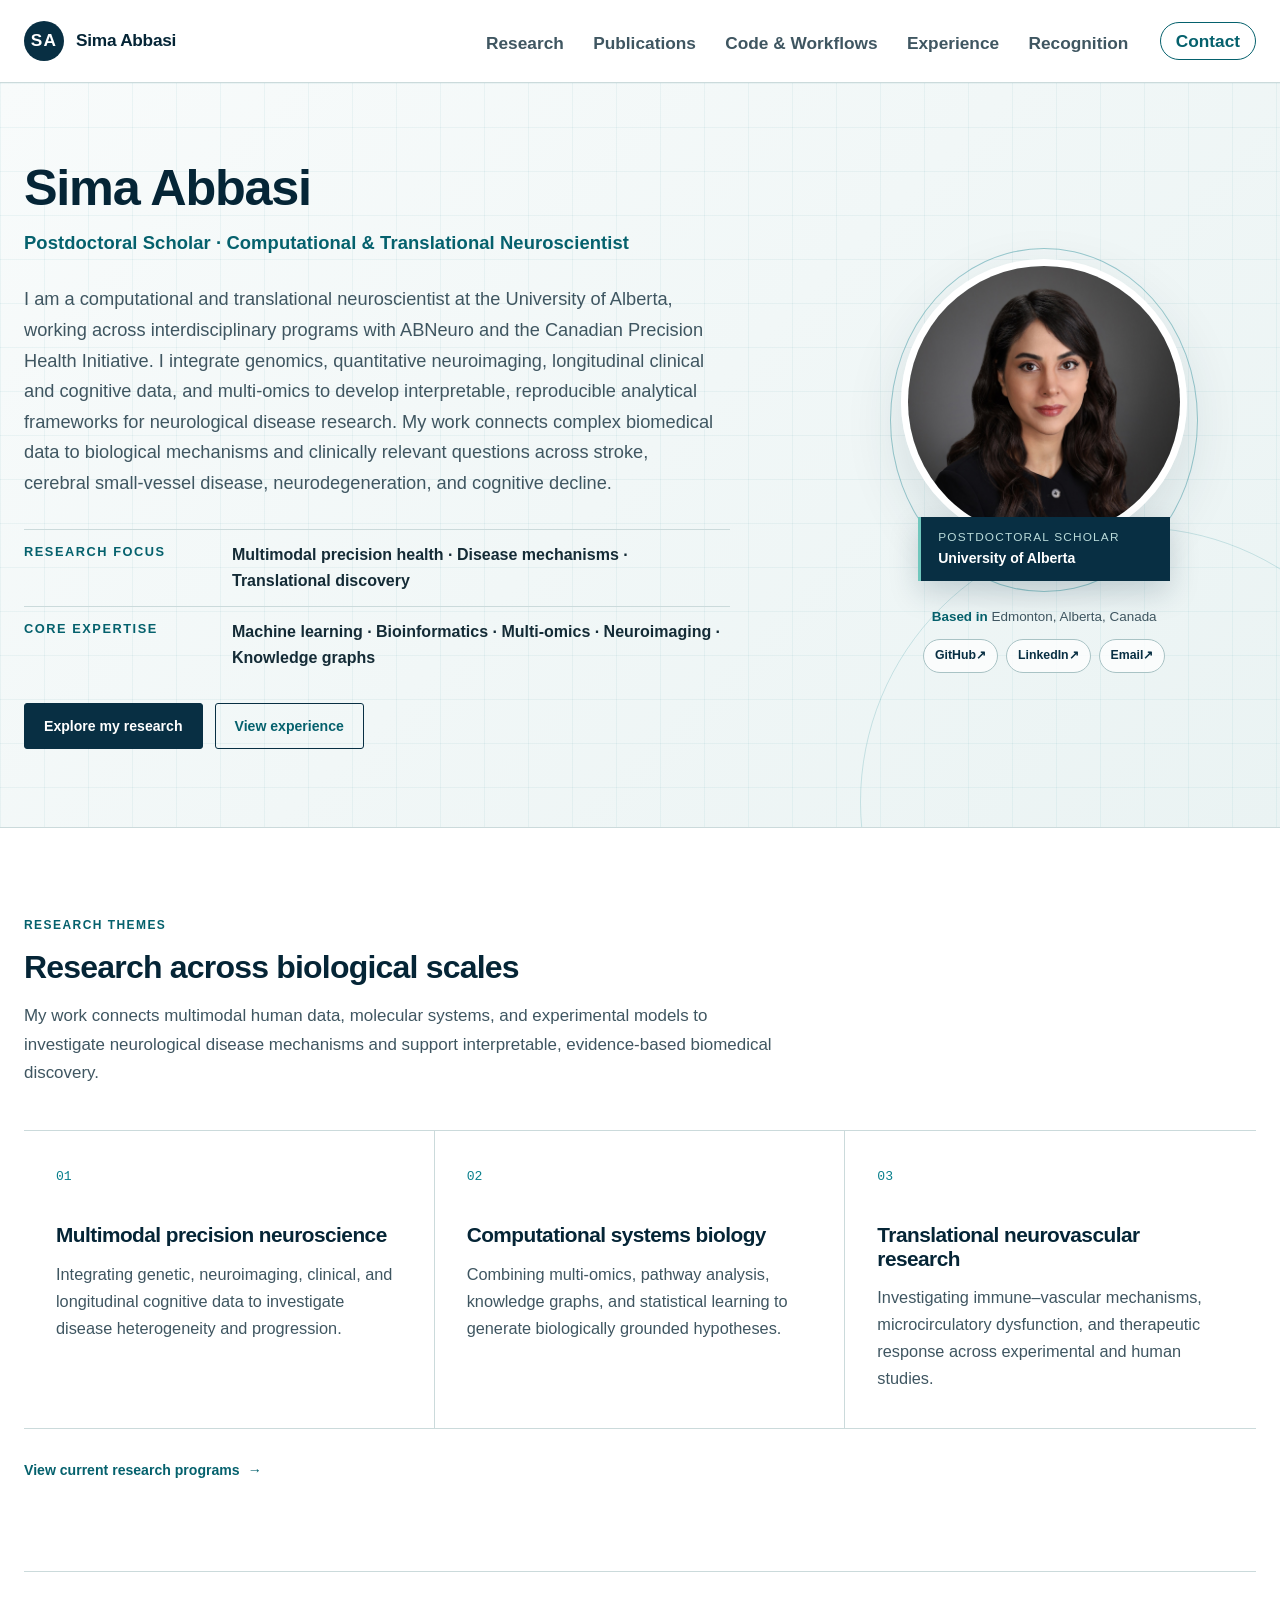
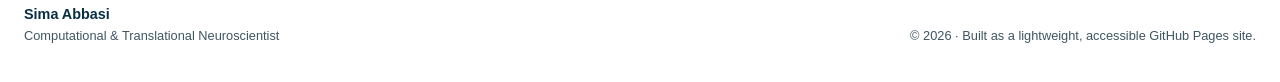
==== commit 47a2a42c: "Refine portfolio layout and research showcase" ====
--- a/index.html
+++ b/index.html
@@ -16,7 +16,7 @@
   <meta name="twitter:card" content="summary_large_image">
   <link rel="canonical" href="https://sabbasii.github.io/">
   <link rel="icon" href="favicon.svg" type="image/svg+xml">
-  <link rel="stylesheet" href="style.css?v=20260731-9">
+  <link rel="stylesheet" href="style.css?v=20260801-12">
   <script type="application/ld+json">
     {
       "@context": "https://schema.org",
--- a/style.css
+++ b/style.css
@@ -13,7 +13,8 @@
   --line-dark: rgba(255, 255, 255, 0.18);
   --white: #ffffff;
   --shadow: 0 22px 60px rgba(8, 47, 67, 0.12);
-  --shell: min(1160px, calc(100% - 48px));
+  --shell: min(1320px, calc(100% - 48px));
+  --nav-font-size: 1.08rem;
   --radius: 3px;
   --font: Inter, ui-sans-serif, -apple-system, BlinkMacSystemFont, "Segoe UI", sans-serif;
   --text-xs: 0.75rem;
@@ -21,7 +22,7 @@
   --text-base: 1rem;
   --text-lg: 1.08rem;
   --title-sm: 1.22rem;
-  --title-md: clamp(1.65rem, 2.5vw, 2.1rem);
+  --title-md: clamp(1.55rem, 2.5vw, 2.1rem);
   --title-lg: clamp(2.1rem, 4.5vw, 2.85rem);
   --title-display: clamp(2.35rem, 5vw, 3.15rem);
 }
@@ -144,7 +145,7 @@
   align-items: center;
   gap: 12px;
   color: var(--navy-deep);
-  font-size: 1rem;
+  font-size: var(--nav-font-size);
   font-weight: 750;
   letter-spacing: -0.015em;
   text-decoration: none;
@@ -158,7 +159,7 @@
   border-radius: 50%;
   background: var(--navy);
   color: var(--white);
-  font-size: 0.74rem;
+  font-size: var(--nav-font-size);
   letter-spacing: 0.08em;
 }
 
@@ -166,13 +167,14 @@
   display: flex;
   align-items: center;
   gap: clamp(18px, 2.3vw, 32px);
-  font-size: 0.89rem;
+  font-size: var(--nav-font-size);
   font-weight: 650;
   white-space: nowrap;
 }
 
-.site-nav > a:not(.nav-contact) {
-  font-size: 0.98rem;
+.site-nav > a {
+  font-size: inherit;
+  line-height: 1.2;
 }
 
 .site-nav a {
@@ -554,7 +556,7 @@
 }
 
 .page-hero .section-shell {
-  max-width: 1160px;
+  max-width: 1320px;
 }
 
 .page-hero h1 {
@@ -621,7 +623,7 @@
 }
 
 .publications-page .section-shell {
-  width: min(1160px, calc(100vw - 48px));
+  width: var(--shell);
 }
 
 .output-hero {
@@ -906,7 +908,7 @@
 .manuscript-heading h2 {
   margin-bottom: 14px;
   color: var(--white);
-  font-size: 1.65rem;
+  font-size: 1.55rem;
 }
 
 .manuscript-heading .eyebrow {
@@ -1161,7 +1163,7 @@
 }
 
 .contact-page-shell {
-  width: min(1000px, calc(100% - 48px));
+  width: var(--shell);
   margin: 0 auto;
   display: grid;
   grid-template-columns: minmax(0, 1fr) 260px;
@@ -1239,27 +1241,8 @@
 }
 
 /* Research page */
-.research-intro {
-  padding: 46px 0 35px;
-  border-bottom: 1px solid #d0e0e7;
-  background: #f3fafc;
-}
-
-.research-intro .section-shell,
 .research-page .section-shell {
-  width: min(1880px, calc(100% - 80px));
-}
-
-.research-intro h1 {
-  margin-bottom: 12px;
-  font-size: clamp(1.95rem, 3.5vw, 2.45rem);
-}
-
-.research-intro p:last-child {
-  max-width: 840px;
-  margin-bottom: 0;
-  color: #49657d;
-  font-size: 1rem;
+  width: var(--shell);
 }
 
 .research-page {
@@ -1323,8 +1306,8 @@
 }
 
 .workflow-main {
-  min-height: 620px;
-  padding: clamp(70px, 5.4vw, 104px) clamp(62px, 5vw, 92px);
+  min-height: 440px;
+  padding: clamp(40px, 3.5vw, 60px) clamp(62px, 5vw, 92px);
   display: grid;
   grid-template-columns: minmax(0, 0.9fr) minmax(0, 1.1fr);
   align-items: center;
@@ -1333,7 +1316,7 @@
 }
 
 .workflow-number {
-  margin-bottom: 43px;
+  margin-bottom: 28px;
   color: #087e8b;
   font-family: ui-monospace, SFMono-Regular, Menlo, monospace;
   font-size: 0.78rem;
@@ -1344,8 +1327,8 @@
 
 .workflow-intro h2 {
   max-width: 760px;
-  margin-bottom: 27px;
-  font-size: clamp(1.8rem, 2.6vw, 2.35rem);
+  margin-bottom: 22px;
+  font-size: 1.6rem;
   line-height: 1.18;
 }
 
@@ -1353,7 +1336,7 @@
   max-width: 720px;
   margin-bottom: 0;
   color: #466482;
-  font-size: clamp(1rem, 1.2vw, 1.1rem);
+  font-size: clamp(1.12rem, 1.35vw, 1.22rem);
   line-height: 1.68;
 }
 
@@ -1365,14 +1348,14 @@
 
 .workflow-points li {
   position: relative;
-  padding: 0 0 40px 39px;
+  padding: 0 0 10px 39px;
   color: #46617f;
-  font-size: clamp(1rem, 1.2vw, 1.1rem);
+  font-size: clamp(1.12rem, 1.35vw, 1.22rem);
   line-height: 1.68;
 }
 
 .workflow-points li + li {
-  padding-top: 40px;
+  padding-top: 10px;
   border-top: 1px solid #d5e1e6;
 }
 
@@ -1392,7 +1375,97 @@
 }
 
 .workflow-points li + li::before {
-  top: calc(40px + 0.66em);
+  top: calc(10px + 0.66em);
+}
+
+.workflow-card-mcao .workflow-main-network {
+  min-height: 700px;
+  padding: 0;
+  grid-template-columns: minmax(380px, 0.48fr) minmax(0, 0.52fr);
+  align-items: stretch;
+  gap: 0;
+}
+
+.workflow-card-mcao .workflow-copy {
+  padding: clamp(40px, 3.5vw, 60px) clamp(42px, 4vw, 70px);
+  display: flex;
+  flex-direction: column;
+  justify-content: center;
+}
+
+.workflow-card-mcao .workflow-copy .workflow-intro {
+  margin-bottom: 38px;
+}
+
+.workflow-card-mcao .workflow-intro h2 {
+  color: var(--navy);
+}
+
+.workflow-card-mcao .workflow-copy .workflow-number {
+  margin-bottom: 24px;
+}
+
+.workflow-card-mcao .workflow-copy .workflow-points li {
+  padding-bottom: 10px;
+}
+
+.workflow-card-mcao .workflow-copy .workflow-points li + li {
+  padding-top: 10px;
+}
+
+.workflow-card-mcao .workflow-copy .workflow-points li + li::before {
+  top: calc(10px + 0.66em);
+}
+
+.workflow-network {
+  --network-pad-top: 32px;
+  --network-pad-right: 64px;
+  --network-pad-bottom: 36px;
+  --network-pad-left: 22px;
+  position: relative;
+  min-width: 0;
+  min-height: 760px;
+  padding:
+    var(--network-pad-top)
+    var(--network-pad-right)
+    var(--network-pad-bottom)
+    var(--network-pad-left);
+  display: grid;
+  place-items: center;
+  background: #ffffff;
+}
+
+.workflow-network-frame {
+  position: relative;
+  width: min(100%, 640px);
+  aspect-ratio: 1;
+  overflow: hidden;
+  border-radius: 96px;
+  background: #082744;
+}
+
+.workflow-network-frame::after {
+  position: absolute;
+  inset: 0;
+  z-index: 2;
+  pointer-events: none;
+  border-radius: 96px;
+  content: "";
+  background:
+    linear-gradient(to right, #ffffff 0%, rgba(255, 255, 255, 0.82) 1%, rgba(255, 255, 255, 0.28) 4%, transparent 9%),
+    linear-gradient(to left, #ffffff 0%, rgba(255, 255, 255, 0.82) 1%, rgba(255, 255, 255, 0.28) 4%, transparent 9%),
+    linear-gradient(to bottom, #ffffff 0%, rgba(255, 255, 255, 0.80) 1%, rgba(255, 255, 255, 0.25) 3.5%, transparent 8%),
+    linear-gradient(to top, #ffffff 0%, rgba(255, 255, 255, 0.80) 1%, rgba(255, 255, 255, 0.25) 3.5%, transparent 8%);
+}
+
+.workflow-network-frame iframe {
+  width: 100%;
+  height: 100%;
+  min-height: 0;
+  display: block;
+  border: 0;
+  border-radius: 96px;
+  background: #082744;
 }
 
 .workflow-footer {
@@ -1449,11 +1522,6 @@
 }
 
 @media (max-width: 1100px) {
-  .research-intro .section-shell,
-  .research-page .section-shell {
-    width: calc(100% - 36px);
-  }
-
   .workflow-main {
     min-height: 0;
     grid-template-columns: 1fr;
@@ -1464,14 +1532,31 @@
   .workflow-intro > p:not(.workflow-number) {
     max-width: 760px;
   }
+
+  .workflow-card-mcao .workflow-main-network {
+    grid-template-columns: 1fr;
+  }
+
+  .workflow-network {
+    --network-pad-top: 18px;
+    --network-pad-right: 18px;
+    --network-pad-bottom: 18px;
+    --network-pad-left: 18px;
+    min-height: 680px;
+  }
+
+  .workflow-network-frame {
+    width: min(100%, 600px);
+  }
 }
 
 @media (max-width: 980px) {
   :root {
-    --shell: min(100% - 36px, 1160px);
+    --shell: min(100% - 36px, 1320px);
   }
 
   .nav-shell {
+    width: var(--shell);
     min-height: auto;
     padding: 18px 0 0;
     display: block;
@@ -1651,6 +1736,7 @@
 @media (max-width: 500px) {
   :root {
     --shell: calc(100% - 28px);
+    --nav-font-size: 0.98rem;
   }
 
   .wordmark-mark {
@@ -1660,11 +1746,6 @@
 
   .site-nav {
     gap: 20px;
-    font-size: 0.86rem;
-  }
-
-  .site-nav > a:not(.nav-contact) {
-    font-size: 0.92rem;
   }
 
   .hero-copy h1 {
@@ -1758,11 +1839,6 @@
     border-radius: 11px;
   }
 
-  .research-intro .section-shell,
-  .research-page .section-shell {
-    width: calc(100% - 28px);
-  }
-
   .workflow-bar {
     padding: 15px 18px;
     flex-direction: column;
@@ -1772,6 +1848,27 @@
   .workflow-main {
     padding: 32px 20px 36px;
     gap: 34px;
+  }
+
+  .workflow-card-mcao .workflow-main-network {
+    padding: 0;
+    gap: 0;
+  }
+
+  .workflow-card-mcao .workflow-copy {
+    padding: 42px 22px 46px;
+  }
+
+  .workflow-network {
+    --network-pad-top: 12px;
+    --network-pad-right: 12px;
+    --network-pad-bottom: 12px;
+    --network-pad-left: 12px;
+    min-height: 540px;
+  }
+
+  .workflow-network-frame {
+    width: min(100%, 480px);
   }
 
   .workflow-number {
